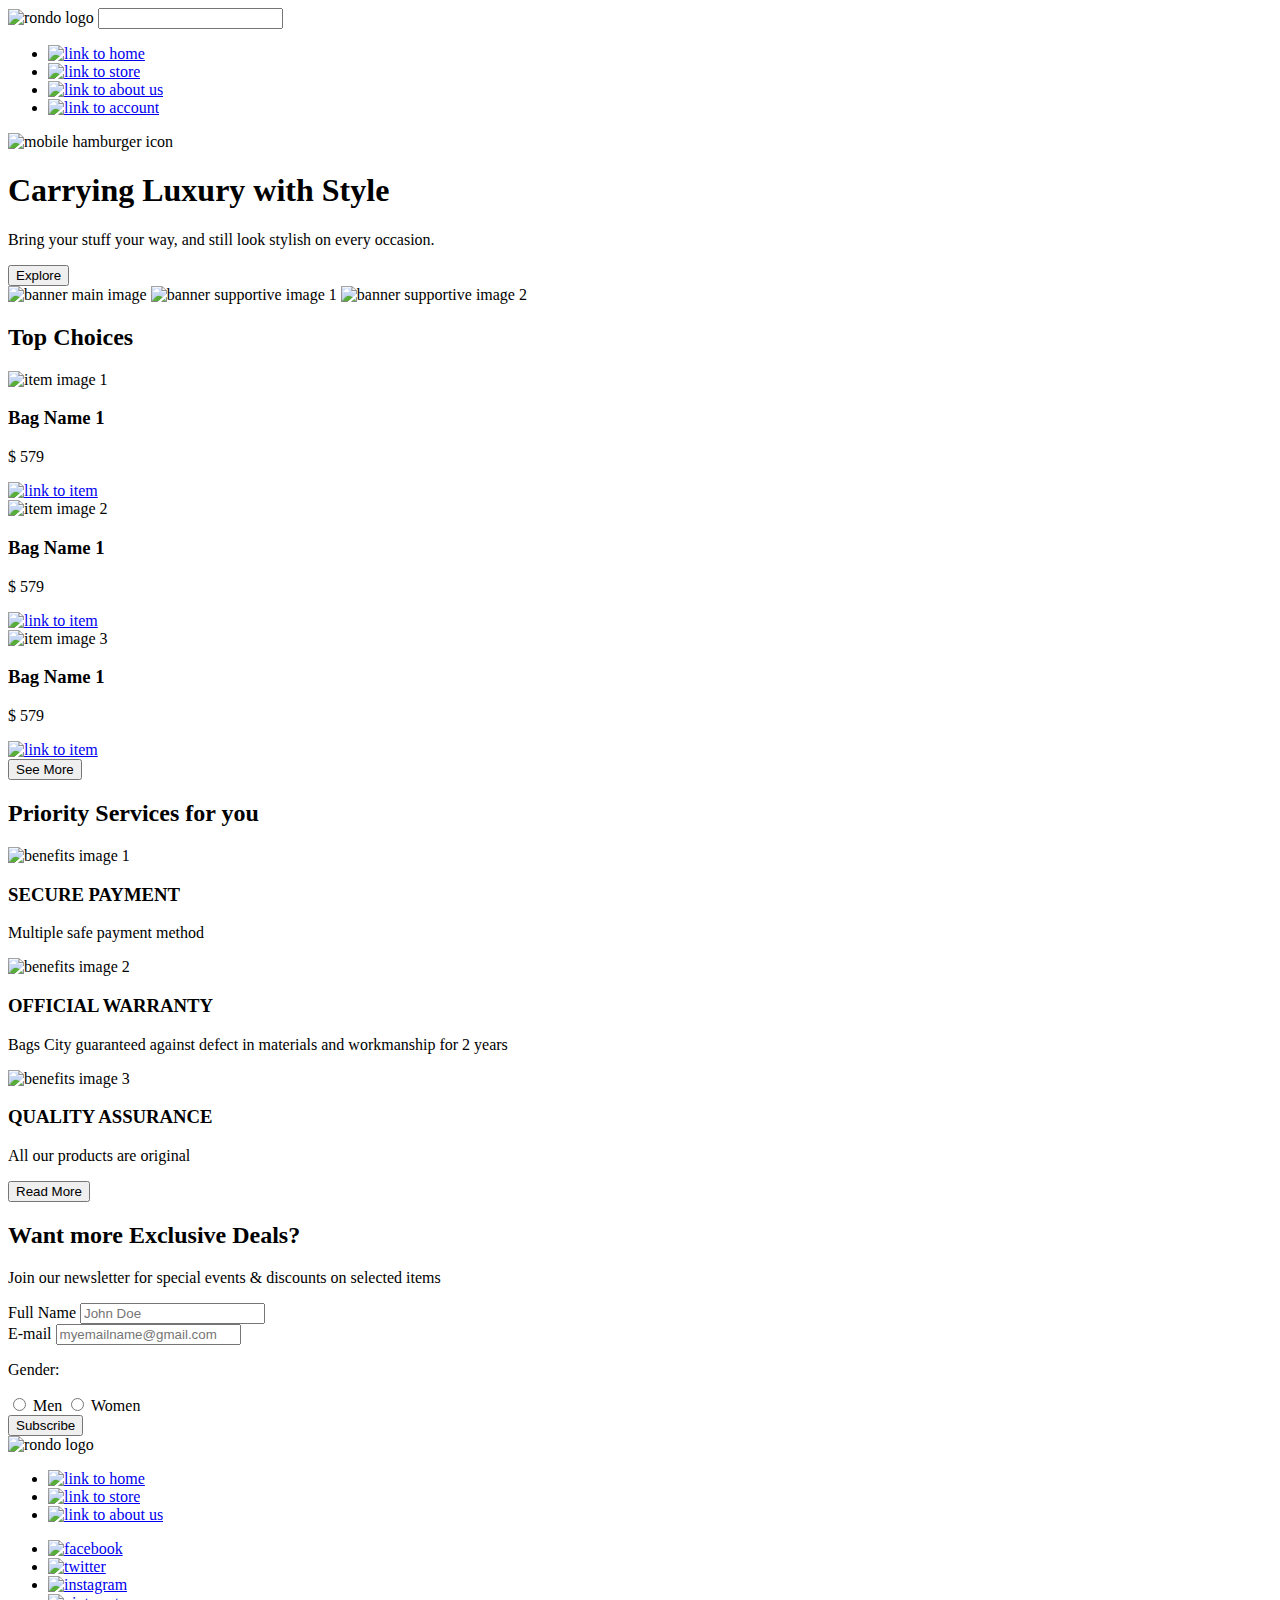
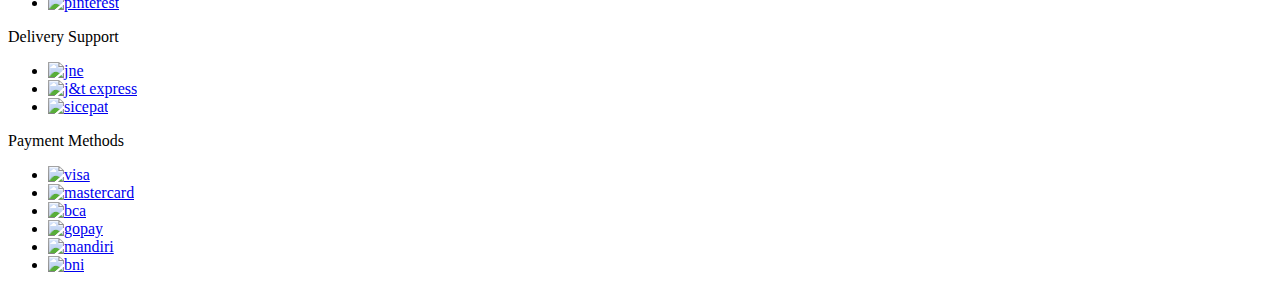
==== index.html @ 9f895c26 "Adjust button functionality - fix classnames in benefits - add classnames in form" ====
<!DOCTYPE html>
<html lang="en">
  <head>
    <meta charset="UTF-8" />
    <meta http-equiv="X-UA-Compatible" content="IE=edge" />
    <meta name="viewport" content="width=device-width, initial-scale=1.0" />

    <link rel="stylesheet" href="/styles/mobile.css" />
    <link rel="stylesheet" href="/styles/tablet.css" />
    <link rel="stylesheet" href="/styles/desktop.css" />

    <title>RONDO</title>
  </head>

  <body>
    <!-- Derian -->
    <header>
      <img class="logo" src="" alt="rondo logo" />
      <input class="search-bar" type="text" name="search" id="search" />
      <nav class="header-menu">
        <ul>
          <li>
            <a href="#"><img src="" alt="link to home" /></a>
          </li>
          <li>
            <a href="#"><img src="" alt="link to store" /></a>
          </li>
          <li>
            <a href="#"><img src="" alt="link to about us" /></a>
          </li>
          <li>
            <a href="#"><img src="" alt="link to account" /></a>
          </li>
        </ul>
      </nav>

      <nav class="mobile-menu">
        <img src="" alt="mobile hamburger icon" />
      </nav>
    </header>

    <section class="banner">
      <main>
        <h1>Carrying Luxury with Style</h1>
        <p>
          Bring your stuff your way, and still look stylish on every occasion.
        </p>
        <a href="#"><button>Explore</button></a>
      </main>

      <div class="banner-image">
        <img src="" alt="banner main image" />
        <img src="" alt="banner supportive image 1" />
        <img src="" alt="banner supportive image 2" />
      </div>
    </section>

    <section class="featured">
      <h2>Top Choices</h2>

      <div>
        <article>
          <img src="" alt="item image 1" />

          <article class="item-info">
            <h3>Bag Name 1</h3>
            <p>$ 579</p>
            <a href="#"><img src="" alt="link to item" /></a>
          </article>
        </article>

        <article>
          <img src="" alt="item image 2" />

          <article class="item-info">
            <h3>Bag Name 1</h3>
            <p>$ 579</p>
            <a href="#"><img src="" alt="link to item" /></a>
          </article>
        </article>

        <article>
          <img src="" alt="item image 3" />

          <article class="item-info">
            <h3>Bag Name 1</h3>
            <p>$ 579</p>
            <a href="#"><img src="" alt="link to item" /></a>
          </article>
        </article>
      </div>

      <a href="#"><button>See More</button></a>
    </section>

    <!-- Ichsan -->

    <section class="benefits">
      <h2>Priority Services for you</h2>

      <div>
        <article>
          <img src="" alt="benefits image 1" />

          <article class="benefits-info">
            <h3>SECURE PAYMENT</h3>
            <p>Multiple safe payment method</p>
          </article>
        </article>

        <article>
          <img src="" alt="benefits image 2" />

          <article class="benefits-info">
            <h3>OFFICIAL WARRANTY</h3>
            <p>
              Bags City guaranteed against defect in materials and workmanship
              for 2 years
            </p>
          </article>
        </article>

        <article>
          <img src="" alt="benefits image 3" />

          <article class="benefits-info">
            <h3>QUALITY ASSURANCE</h3>
            <p>All our products are original</p>
          </article>
        </article>
      </div>

      <a href="#"><button>Read More</button></a>
    </section>

    <section class="newsletter">
      <h2>Want more Exclusive Deals?</h2>
      <p>
        Join our newsletter for special events & discounts on selected items
      </p>

      <form action="#">
        <div class="form-name">
          <label for="username">Full Name</label>
          <input
            id="username"
            type="text"
            name="username"
            placeholder="John Doe"
            required
          />
        </div>

        <div class="form-email">
          <label for="email">E-mail</label>
          <input
            id="email"
            type="email"
            name="email"
            placeholder="myemailname@gmail.com"
            required
          />
        </div>

        <div class="form-gender">
          <p>Gender:</p>

          <section>
            <input id="gender-men" type="radio" name="gender" required />
            <label for="gender-men">Men</label>

            <input id="gender-women" type="radio" name="gender" required />
            <label for="gender-women">Women</label>
          </section>
        </div>

        <div class="form-button">
          <button type="submit">Subscribe</button>
        </div>
      </form>
    </section>

    <footer>
      <img class="logo" src="" alt="rondo logo" />

      <ul class="footer-menu">
        <li>
          <a href="#"><img src="" alt="link to home" /></a>
        </li>
        <li>
          <a href="#"><img src="" alt="link to store" /></a>
        </li>
        <li>
          <a href="#"><img src="" alt="link to about us" /></a>
        </li>
      </ul>

      <ul class="footer-social-media">
        <li>
          <a href="#"><img src="" alt="facebook" /></a>
        </li>
        <li>
          <a href="#"><img src="" alt="twitter" /></a>
        </li>
        <li>
          <a href="#"><img src="" alt="instagram" /></a>
        </li>
        <li>
          <a href="#"><img src="" alt="pinterest" /></a>
        </li>
      </ul>

      <div class="footer-info">
        <article class="footer-delivery-support">
          <p>Delivery Support</p>
          <ul>
            <li>
              <a href="#"><img src="" alt="jne" /></a>
            </li>
            <li>
              <a href="#"><img src="" alt="j&t express" /></a>
            </li>
            <li>
              <a href="#"><img src="" alt="sicepat" /></a>
            </li>
          </ul>
        </article>

        <article class="footer-payment-methods">
          <p>Payment Methods</p>
          <ul>
            <li>
              <a href="#"><img src="" alt="visa" /></a>
            </li>
            <li>
              <a href="#"><img src="" alt="mastercard" /></a>
            </li>
            <li>
              <a href="#"><img src="" alt="bca" /></a>
            </li>
            <li>
              <a href="#"><img src="" alt="gopay" /></a>
            </li>
            <li>
              <a href="#"><img src="" alt="mandiri" /></a>
            </li>
            <li>
              <a href="#"><img src="" alt="bni" /></a>
            </li>
          </ul>
        </article>
      </div>
    </footer>
  </body>
</html>
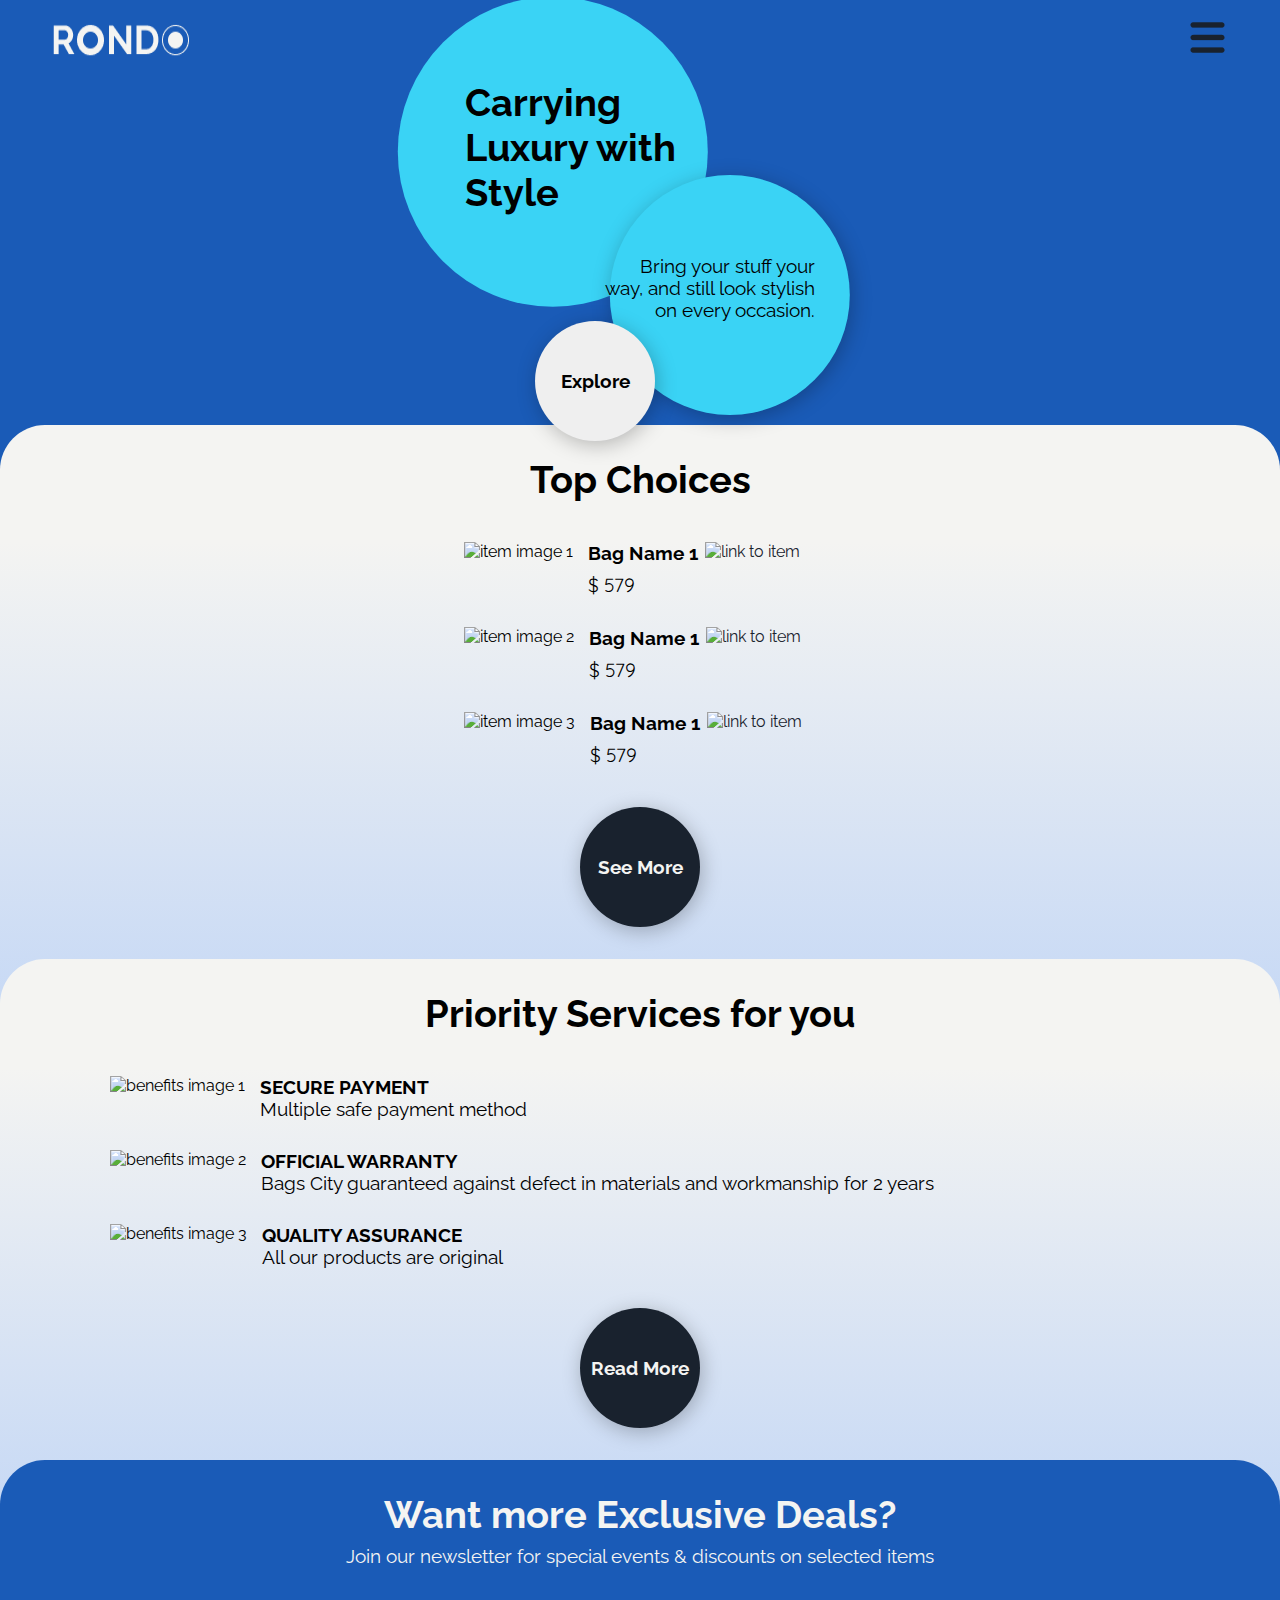
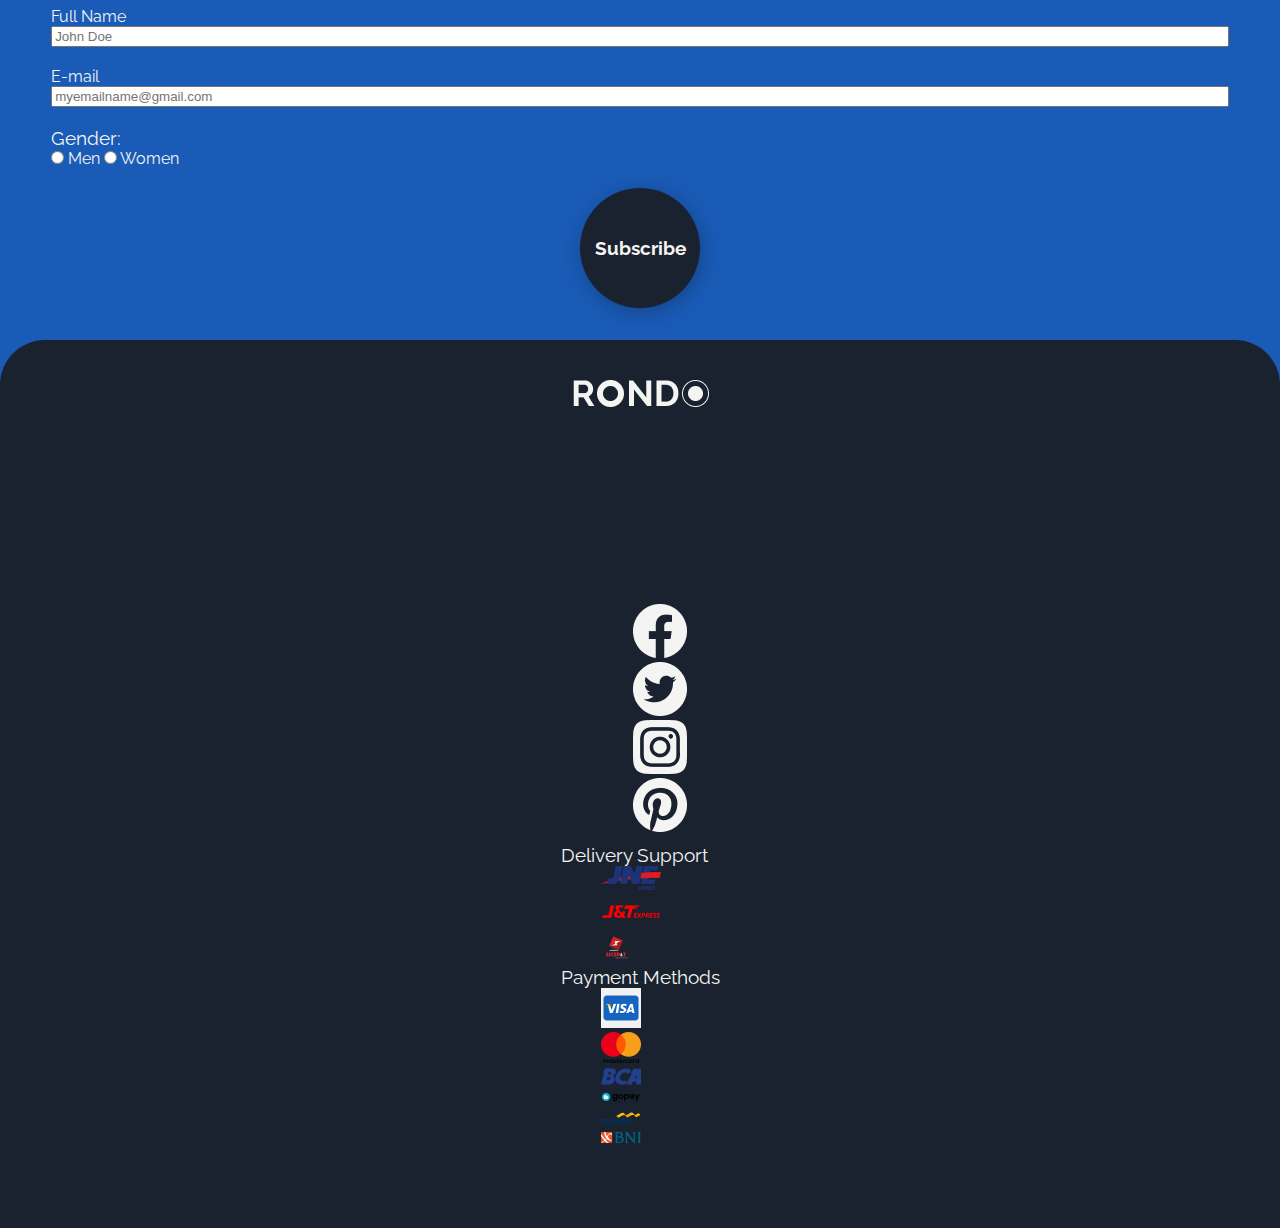
==== commit 2c95fcc5: "Adjust footer elements" ====
--- a/index.html
+++ b/index.html
@@ -15,7 +15,7 @@
   <body>
     <!-- Derian -->
     <header>
-      <img class="logo" src="" alt="rondo logo" />
+      <img class="logo" src="/assets/logo.png" alt="rondo logo" />
       <input class="search-bar" type="text" name="search" id="search" />
       <nav class="header-menu">
         <ul>
@@ -35,7 +35,7 @@
       </nav>
 
       <nav class="mobile-menu">
-        <img src="" alt="mobile hamburger icon" />
+        <img src="/assets/hamburger-menu.png" alt="mobile hamburger icon" />
       </nav>
     </header>
 
@@ -181,74 +181,74 @@
     </section>
 
     <footer>
-      <img class="logo" src="" alt="rondo logo" />
+      <img class="logo" src="/assets/logo.png" alt="rondo logo" />
 
       <ul class="footer-menu">
         <li>
-          <a href="#"><img src="" alt="link to home" /></a>
-        </li>
-        <li>
-          <a href="#"><img src="" alt="link to store" /></a>
-        </li>
-        <li>
-          <a href="#"><img src="" alt="link to about us" /></a>
+          <a href="#"><img src="/assets/navigation/icon-home.png" alt="link to home" /></a>
+        </li>
+        <li>
+          <a href="#"><img src="/assets/navigation/icon-store.png" alt="link to store" /></a>
+        </li>
+        <li>
+          <a href="#"><img src="/assets/navigation/icon-about.png" alt="link to about us" /></a>
         </li>
       </ul>
 
       <ul class="footer-social-media">
         <li>
-          <a href="#"><img src="" alt="facebook" /></a>
-        </li>
-        <li>
-          <a href="#"><img src="" alt="twitter" /></a>
-        </li>
-        <li>
-          <a href="#"><img src="" alt="instagram" /></a>
-        </li>
-        <li>
-          <a href="#"><img src="" alt="pinterest" /></a>
+          <img src="/assets/navigation/icon-facebook.png" alt="facebook" />
+        </li>
+        <li>
+          <img src="/assets/navigation/icon-twitter.png" alt="twitter" />
+        </li>
+        <li>
+          <img src="/assets/navigation/icon-instagram.png" alt="instagram" />
+        </li>
+        <li>
+          <img src="/assets/navigation/icon-pinterest.png" alt="pinterest" />
         </li>
       </ul>
 
       <div class="footer-info">
-        <article class="footer-delivery-support">
+        <div class="footer-delivery-support">
           <p>Delivery Support</p>
           <ul>
             <li>
-              <a href="#"><img src="" alt="jne" /></a>
-            </li>
-            <li>
-              <a href="#"><img src="" alt="j&t express" /></a>
-            </li>
-            <li>
-              <a href="#"><img src="" alt="sicepat" /></a>
+              <img src="/assets/delivery/icon-jne.png" alt="jne" />
+            </li>
+            <li>
+              <img src="/assets/delivery/icon-jnt.png" alt="j&t express" />
+            </li>
+            <li>
+              <img src="/assets/delivery/icon-sicepat.png" alt="sicepat" />
             </li>
           </ul>
-        </article>
-
-        <article class="footer-payment-methods">
+        </div>
+
+        <div class="footer-payment-methods">
           <p>Payment Methods</p>
           <ul>
             <li>
-              <a href="#"><img src="" alt="visa" /></a>
-            </li>
-            <li>
-              <a href="#"><img src="" alt="mastercard" /></a>
-            </li>
-            <li>
-              <a href="#"><img src="" alt="bca" /></a>
-            </li>
-            <li>
-              <a href="#"><img src="" alt="gopay" /></a>
-            </li>
-            <li>
-              <a href="#"><img src="" alt="mandiri" /></a>
-            </li>
-            <li>
-              <a href="#"><img src="" alt="bni" /></a>
+              <img src="/assets/payment/icon-visa.png" alt="visa" />
+            </li>
+            <li>
+              <img src="/assets/payment/icon-mastercard.png" alt="mastercard" />
+            </li>
+            <li>
+              <img src="/assets/payment/icon-bca.png" alt="bca" />
+            </li>
+            <li>
+              <img src="/assets/payment/icon-gopay.png" alt="gopay" />
+            </li>
+            <li>
+              <img src="/assets/payment/icon-mandiri.png" alt="mandiri" />
+            </li>
+            <li>
+              <img src="/assets/payment/icon-bni.png" alt="bni" />
             </li>
           </ul>
-        </article>
+        </div>
       </div>
     </footer>
   </body>
--- a/styles/mobile.css
+++ b/styles/mobile.css
@@ -0,0 +1,356 @@
+/* 
+  -----------------------------------------------------------------------------
+    GLOBAL
+  -----------------------------------------------------------------------------
+*/
+@import url("https://fonts.googleapis.com/css2?family=Quicksand&family=Raleway:wght@400;700&display=swap");
+
+:root {
+  --global-leftright-padding: 4%;
+
+  --font-size-xl: 2.4rem;
+  --font-size-body: 1.2rem;
+
+  --font-weight-medium: 400;
+  --font-weight-bold: 700;
+
+  --color-white: #f4f4f2;
+  --color-very-light-blue: #c7d9f5;
+  --color-blue: #1a5bb7;
+  --color-very-dark-blue: #19222e;
+  --color-turquoise: #3ad3f5;
+
+  --round-button-size: 120px;
+}
+
+html {
+  box-sizing: border-box;
+}
+
+*,
+*:before,
+*:after {
+  margin: 0;
+  box-sizing: inherit;
+}
+
+body {
+  font-family: "Raleway", "Segoe UI", sans-serif;
+  overflow-x: hidden;
+}
+
+h1 {
+  font-weight: var(--font-weight-bold);
+  font-size: var(--font-size-xl);
+}
+
+h2 {
+  font-weight: var(--font-weight-bold);
+  font-size: var(--font-size-xl);
+  text-align: center;
+}
+
+h3 {
+  font-weight: var(--font-weight-bold);
+}
+
+p {
+  font-weight: var(--font-weight-medium);
+  font-size: var(--font-size-body);
+}
+
+li {
+  list-style: none;
+}
+
+a {
+  text-decoration: none;
+  color: var(--color-very-dark-blue);
+}
+
+button {
+  font-family: "Raleway", "Segoe UI", sans-serif;
+  font-weight: var(--font-weight-bold);
+  font-size: var(--font-size-body);
+  width: fit-content;
+}
+
+/* 
+  -----------------------------------------------------------------------------
+    HEADER
+  -----------------------------------------------------------------------------
+*/
+header {
+  padding: 1rem var(--global-leftright-padding);
+  display: flex;
+  justify-content: space-between;
+  position: absolute;
+  top: 0;
+  width: 100%;
+  z-index: 5;
+}
+
+header input,
+.header-menu {
+  display: none;
+}
+
+/* 
+  -----------------------------------------------------------------------------
+    BANNER
+  -----------------------------------------------------------------------------
+*/
+.banner {
+  padding: 5rem var(--global-leftright-padding);
+  padding-bottom: 2rem;
+  display: flex;
+  flex-direction: column;
+  align-items: center;
+  background-color: var(--color-blue);
+}
+
+.banner-image {
+  display: none;
+}
+
+.banner main {
+  width: clamp(280px, 80%, 350px);
+  display: flex;
+  flex-direction: column;
+  position: relative;
+  z-index: 1;
+}
+
+.banner main h1::before {
+  content: "";
+  display: block;
+  width: 310px;
+  height: 310px;
+  border-radius: 200px;
+  position: absolute;
+  transform: translate(-4.2rem, -5.2rem);
+  background-color: var(--color-turquoise);
+  z-index: -3;
+}
+
+.banner main h1 {
+  width: 220px;
+}
+
+.banner main p::before {
+  content: "";
+  display: block;
+  width: 240px;
+  height: 240px;
+  border-radius: 200px;
+  position: absolute;
+  transform: translate(0.3rem, -5rem);
+  background-color: var(--color-turquoise);
+  box-shadow: 2px 4px 20px rgba(0, 0, 0, 0.25);
+  z-index: -2;
+}
+
+.banner main p {
+  margin-top: 2.5rem;
+  width: 210px;
+  align-self: flex-end;
+  text-align: right;
+}
+
+.banner main a {
+  margin-left: 20%;
+  width: fit-content;
+}
+
+.banner main a button {
+  width: var(--round-button-size);
+  height: var(--round-button-size);
+  position: relative;
+  border-radius: 100px;
+  border-color: transparent;
+  box-shadow: 2px 4px 20px rgba(0, 0, 0, 0.25);
+  z-index: -1;
+}
+
+/* 
+  -----------------------------------------------------------------------------
+    FEATURED
+  -----------------------------------------------------------------------------
+*/
+.featured {
+  padding: 2rem var(--global-leftright-padding);
+  padding-bottom: 5rem;
+  margin-top: -3rem;
+  display: flex;
+  flex-direction: column;
+  align-items: center;
+  gap: 40px;
+  border-radius: 45px 45px 0px 0px;
+  background: linear-gradient(
+    180deg,
+    var(--color-white) 0%,
+    var(--color-white) 20%,
+    var(--color-very-light-blue) 100%
+  );
+}
+
+.featured > div {
+  display: flex;
+  flex-direction: column;
+  gap: 30px;
+}
+
+.featured > div > article {
+  display: flex;
+  gap: 15px;
+}
+
+.featured .item-info {
+  display: grid;
+  grid-template-areas:
+    "name image"
+    "price image";
+  grid-template-rows: 1fr 1fr;
+  grid-template-columns: 1fr 1fr;
+  gap: 7px;
+}
+
+.featured .item-info h3 {
+  grid-area: name;
+}
+
+.featured .item-info p {
+  grid-area: price;
+  font-family: "Quicksand", "Segoe UI", sans-serif;
+}
+
+.featured .item-info a {
+  grid-area: image;
+}
+
+.featured > a button {
+  width: var(--round-button-size);
+  height: var(--round-button-size);
+  position: relative;
+  border-radius: var(--round-button-size);
+  border-color: transparent;
+  box-shadow: 2px 4px 20px rgba(0, 0, 0, 0.25);
+  cursor: pointer;
+  background-color: var(--color-very-dark-blue);
+  color: var(--color-white);
+}
+
+/* 
+  -----------------------------------------------------------------------------
+    BENEFITS
+  -----------------------------------------------------------------------------
+*/
+.benefits {
+  padding: 2rem var(--global-leftright-padding);
+  padding-bottom: 5rem;
+  margin-top: -3rem;
+  display: flex;
+  flex-direction: column;
+  align-items: center;
+  gap: 40px;
+  border-radius: 45px 45px 0px 0px;
+  background: linear-gradient(
+    180deg,
+    var(--color-white) 0%,
+    var(--color-white) 20%,
+    var(--color-very-light-blue) 100%
+  );
+}
+
+.benefits > div {
+  width: 90%;
+  display: flex;
+  flex-direction: column;
+  gap: 30px;
+}
+
+.benefits > div > article {
+  display: flex;
+  gap: 15px;
+}
+
+.benefits > a button {
+  width: var(--round-button-size);
+  height: var(--round-button-size);
+  position: relative;
+  border-radius: var(--round-button-size);
+  border-color: transparent;
+  box-shadow: 2px 4px 20px rgba(0, 0, 0, 0.25);
+  cursor: pointer;
+  background-color: var(--color-very-dark-blue);
+  color: var(--color-white);
+}
+
+/* 
+  -----------------------------------------------------------------------------
+    NEWSLETTER
+  -----------------------------------------------------------------------------
+*/
+.newsletter {
+  padding: 2rem var(--global-leftright-padding);
+  padding-bottom: 5rem;
+  margin-top: -3rem;
+  display: flex;
+  flex-direction: column;
+  align-items: center;
+  gap: 8px;
+  border-radius: 45px 45px 0px 0px;
+  background: var(--color-blue);
+  color: var(--color-white);
+}
+
+.newsletter > p {
+  text-align: center;
+}
+
+.newsletter form {
+  margin-top: 2rem;
+  width: 100%;
+  display: flex;
+  flex-direction: column;
+  gap: 20px;
+}
+
+.newsletter form > div {
+  display: flex;
+  flex-direction: column;
+}
+
+.newsletter .form-button {
+  align-self: center;
+}
+
+.newsletter .form-button button {
+  width: var(--round-button-size);
+  height: var(--round-button-size);
+  position: relative;
+  border-radius: var(--round-button-size);
+  border-color: transparent;
+  box-shadow: 2px 4px 20px rgba(0, 0, 0, 0.25);
+  cursor: pointer;
+  background-color: var(--color-very-dark-blue);
+  color: var(--color-white);
+}
+
+/* 
+  -----------------------------------------------------------------------------
+    FOOTER
+  -----------------------------------------------------------------------------
+*/
+footer {
+  padding: 2rem var(--global-leftright-padding);
+  padding-bottom: 5rem;
+  margin-top: -3rem;
+  display: flex;
+  flex-direction: column;
+  align-items: center;
+  gap: 8px;
+  border-radius: 45px 45px 0px 0px;
+  background: var(--color-very-dark-blue);
+  color: var(--color-white);
+}
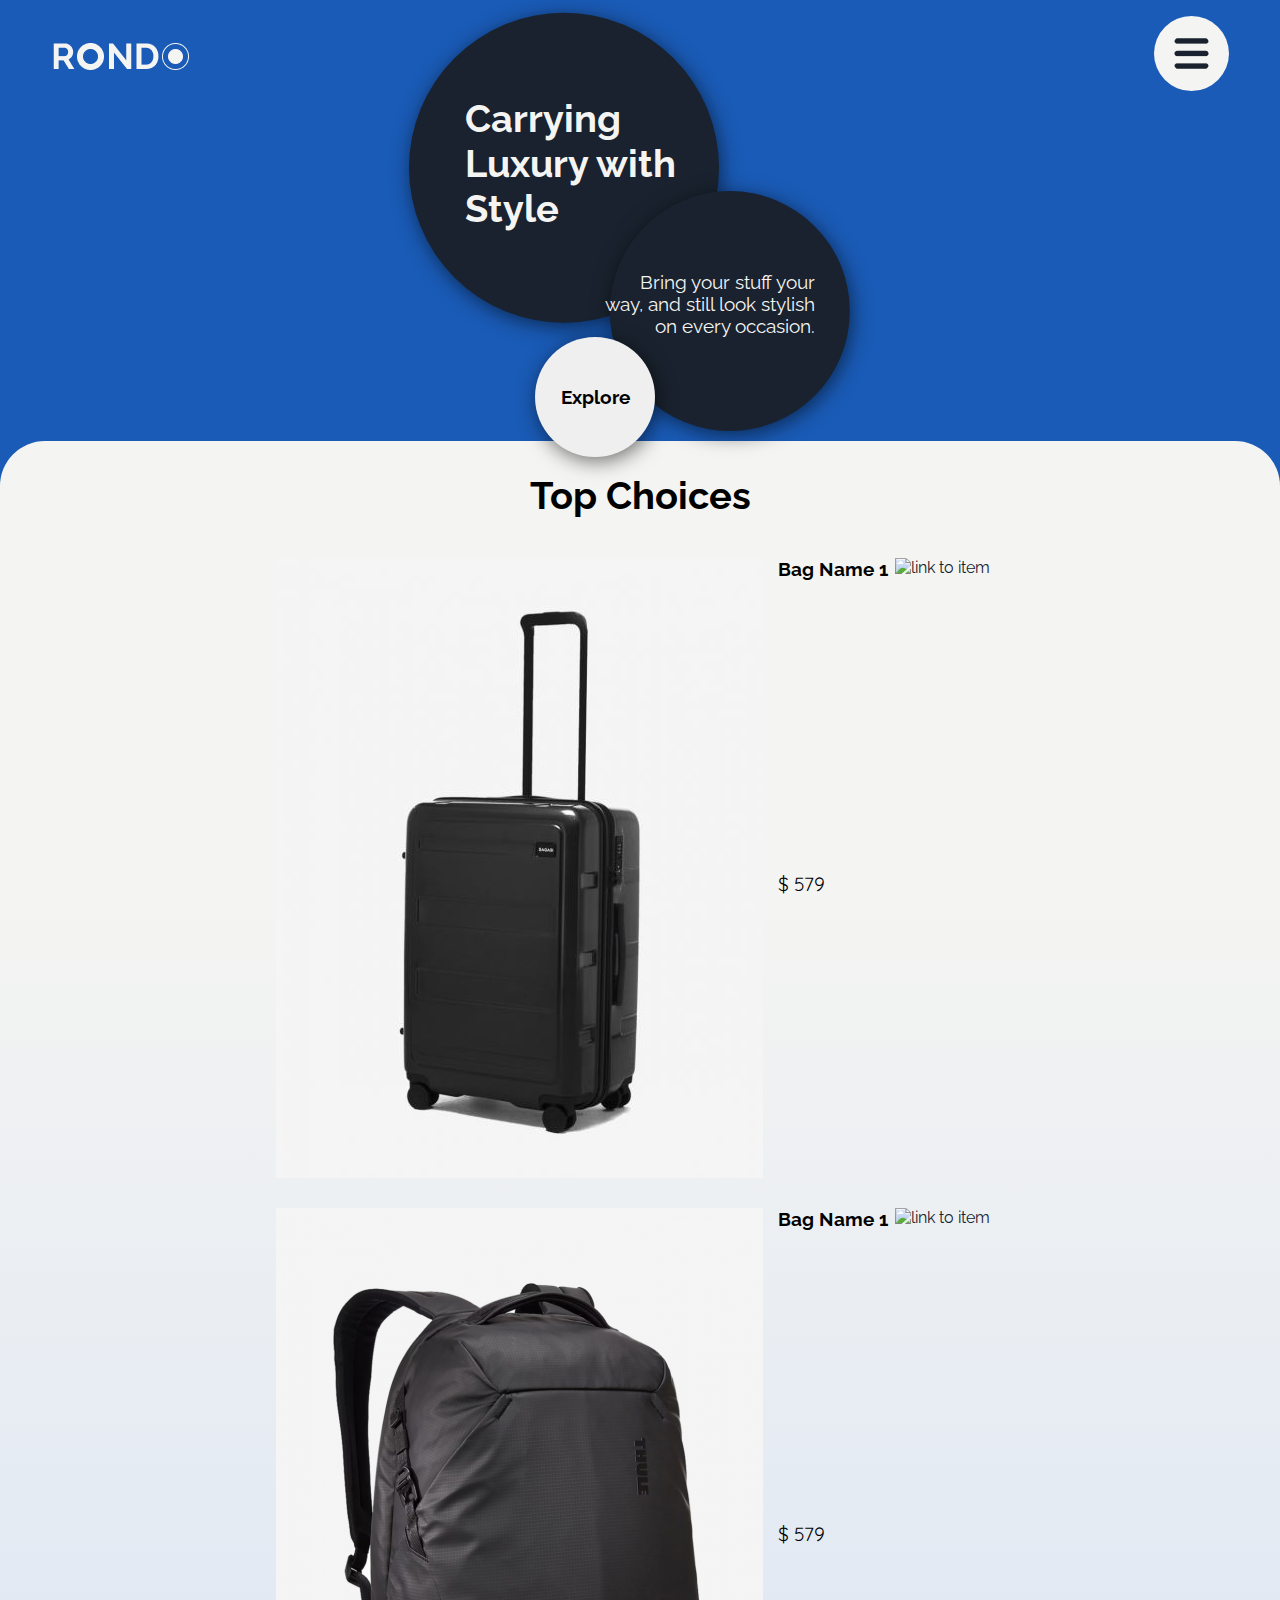
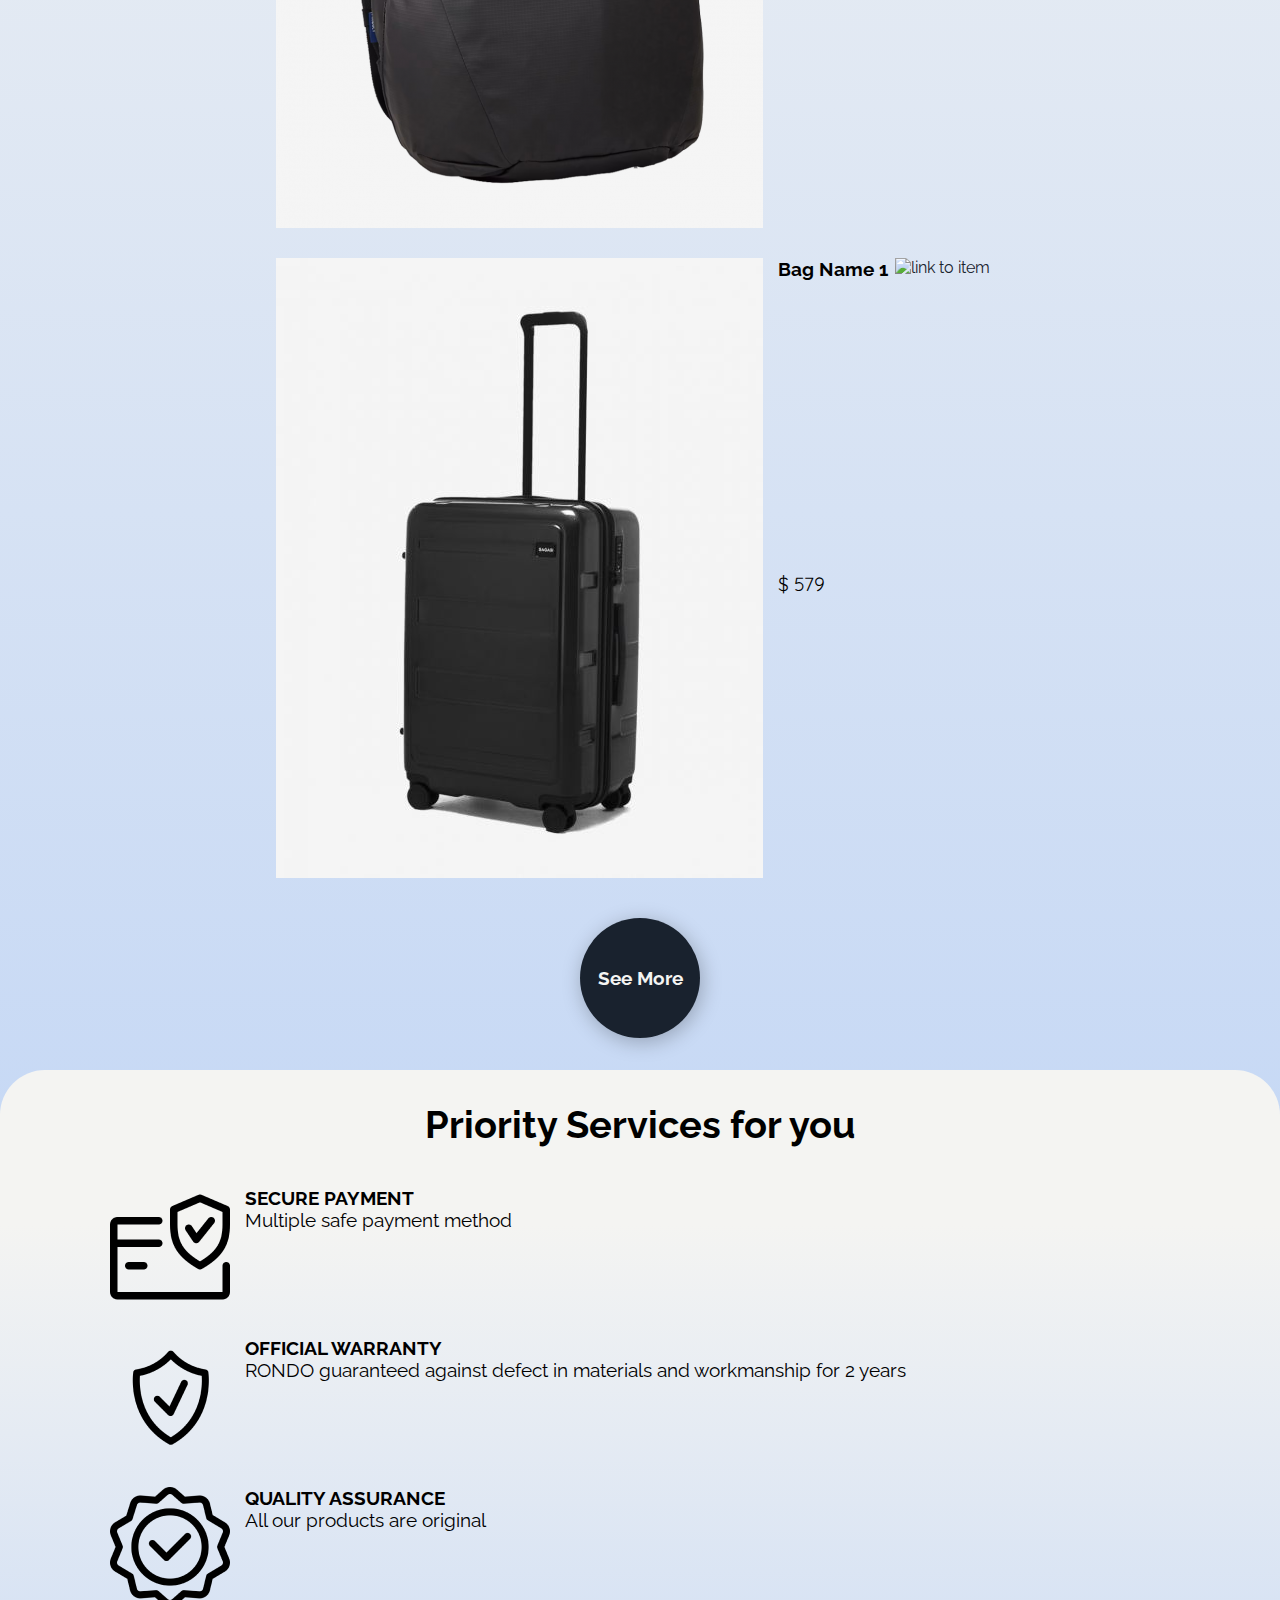
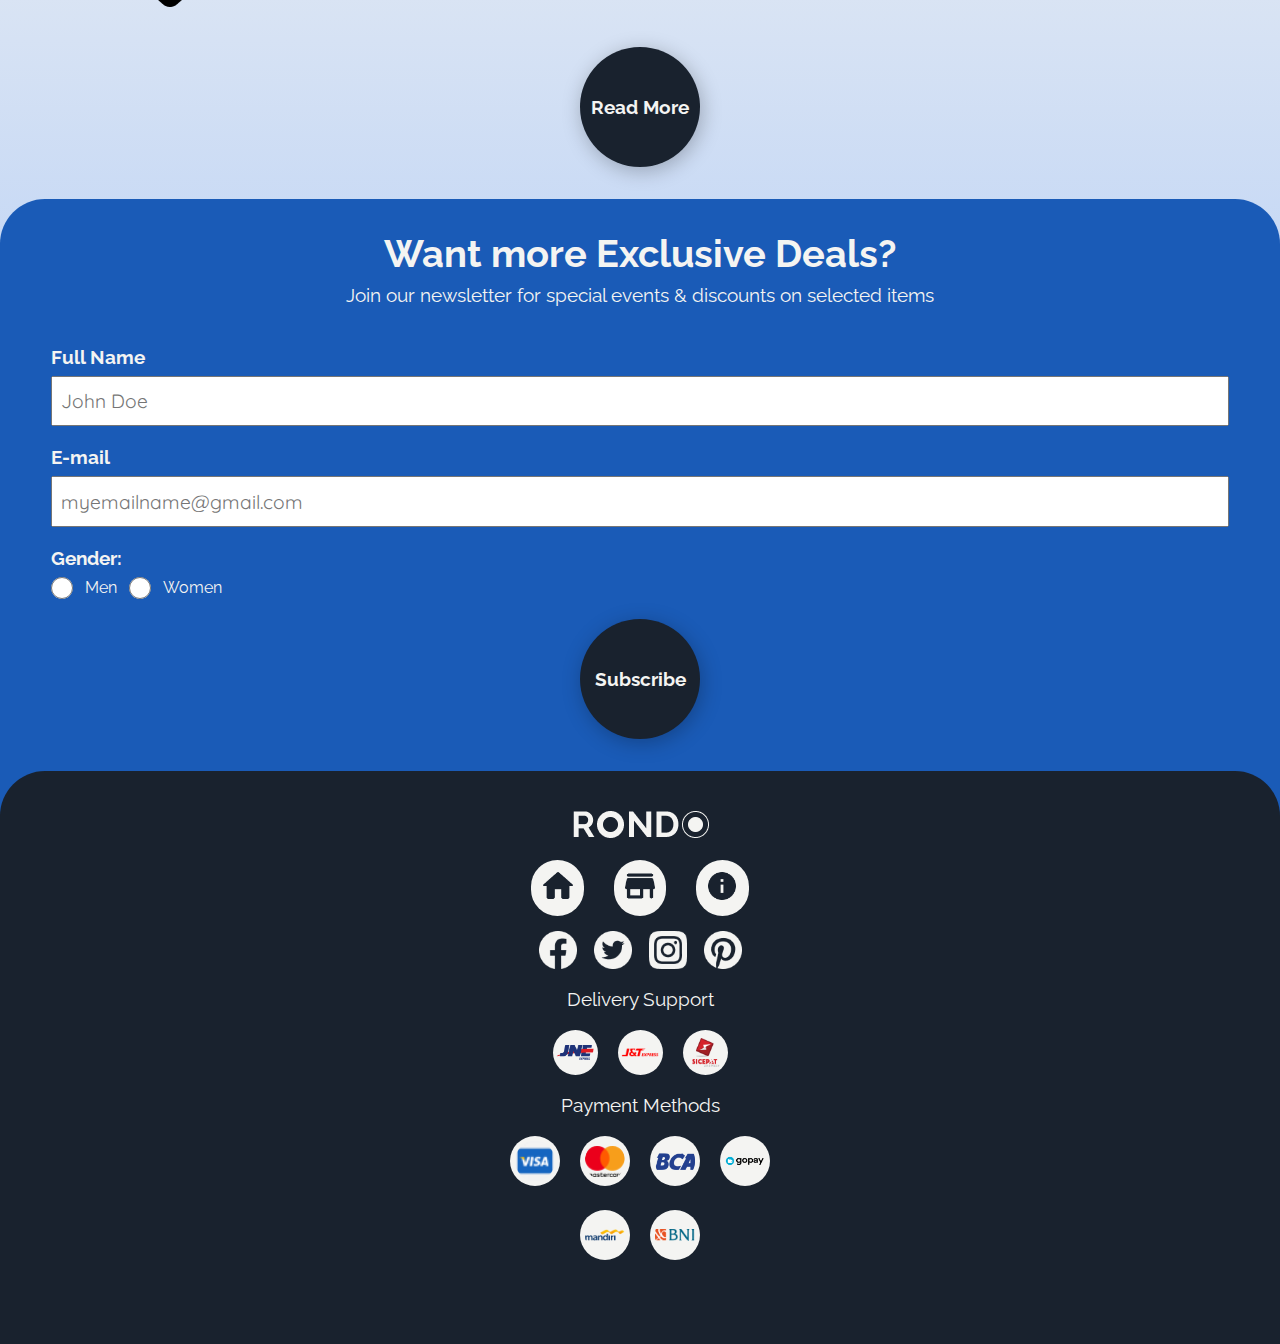
==== commit f63ddad6: "add assets and modified files" ====
--- a/index.html
+++ b/index.html
@@ -49,9 +49,15 @@
       </main>
 
       <div class="banner-image">
-        <img src="" alt="banner main image" />
-        <img src="" alt="banner supportive image 1" />
-        <img src="" alt="banner supportive image 2" />
+        <img src="/assets/image/bagimage.jpg" alt="banner main image" />
+        <img
+          src="/assets/image/bagimage-1.jpg"
+          alt="banner supportive image 1"
+        />
+        <img
+          src="/assets/image/bagimage-2.jpg"
+          alt="banner supportive image 2"
+        />
       </div>
     </section>
 
@@ -60,7 +66,7 @@
 
       <div>
         <article>
-          <img src="" alt="item image 1" />
+          <img src="/assets/image/package.png" alt="item image 1" />
 
           <article class="item-info">
             <h3>Bag Name 1</h3>
@@ -70,7 +76,7 @@
         </article>
 
         <article>
-          <img src="" alt="item image 2" />
+          <img src="/assets/image/bagpack.png" alt="item image 2" />
 
           <article class="item-info">
             <h3>Bag Name 1</h3>
@@ -80,7 +86,7 @@
         </article>
 
         <article>
-          <img src="" alt="item image 3" />
+          <img src="/assets/image/package.png" alt="item image 3" />
 
           <article class="item-info">
             <h3>Bag Name 1</h3>
@@ -100,7 +106,10 @@
 
       <div>
         <article>
-          <img src="" alt="benefits image 1" />
+          <img
+            src="/assets/benefits/secure-payment.png"
+            alt="benefits image 1"
+          />
 
           <article class="benefits-info">
             <h3>SECURE PAYMENT</h3>
@@ -109,19 +118,25 @@
         </article>
 
         <article>
-          <img src="" alt="benefits image 2" />
+          <img
+            src="/assets/benefits/official-warranty.png"
+            alt="benefits image 2"
+          />
 
           <article class="benefits-info">
             <h3>OFFICIAL WARRANTY</h3>
             <p>
-              Bags City guaranteed against defect in materials and workmanship
-              for 2 years
+              RONDO guaranteed against defect in materials and workmanship for 2
+              years
             </p>
           </article>
         </article>
 
         <article>
-          <img src="" alt="benefits image 3" />
+          <img
+            src="/assets/benefits/quality-assurance.png"
+            alt="benefits image 3"
+          />
 
           <article class="benefits-info">
             <h3>QUALITY ASSURANCE</h3>
@@ -185,70 +200,112 @@
 
       <ul class="footer-menu">
         <li>
-          <a href="#"><img src="/assets/navigation/icon-home.png" alt="link to home" /></a>
-        </li>
-        <li>
-          <a href="#"><img src="/assets/navigation/icon-store.png" alt="link to store" /></a>
-        </li>
-        <li>
-          <a href="#"><img src="/assets/navigation/icon-about.png" alt="link to about us" /></a>
+          <a href="#"
+            ><img src="/assets/navigation/icon-home.png" alt="link to home"
+          /></a>
+        </li>
+        <li>
+          <a href="#"
+            ><img src="/assets/navigation/icon-store.png" alt="link to store"
+          /></a>
+        </li>
+        <li>
+          <a href="#"
+            ><img
+              src="/assets/navigation/icon-about.png"
+              alt="link to about us"
+          /></a>
         </li>
       </ul>
 
       <ul class="footer-social-media">
         <li>
-          <img src="/assets/navigation/icon-facebook.png" alt="facebook" />
-        </li>
-        <li>
-          <img src="/assets/navigation/icon-twitter.png" alt="twitter" />
-        </li>
-        <li>
-          <img src="/assets/navigation/icon-instagram.png" alt="instagram" />
-        </li>
-        <li>
-          <img src="/assets/navigation/icon-pinterest.png" alt="pinterest" />
+          <a href="#"
+            ><img src="/assets/navigation/icon-facebook.png" alt="facebook"
+          /></a>
+        </li>
+        <li>
+          <a href="#"
+            ><img src="/assets/navigation/icon-twitter.png" alt="twitter"
+          /></a>
+        </li>
+        <li>
+          <a href="#"
+            ><img src="/assets/navigation/icon-instagram.png" alt="instagram"
+          /></a>
+        </li>
+        <li>
+          <a href="#"
+            ><img src="/assets/navigation/icon-pinterest.png" alt="pinterest"
+          /></a>
         </li>
       </ul>
 
       <div class="footer-info">
-        <div class="footer-delivery-support">
+        <article class="footer-delivery-support">
           <p>Delivery Support</p>
           <ul>
             <li>
-              <img src="/assets/delivery/icon-jne.png" alt="jne" />
-            </li>
-            <li>
-              <img src="/assets/delivery/icon-jnt.png" alt="j&t express" />
-            </li>
-            <li>
-              <img src="/assets/delivery/icon-sicepat.png" alt="sicepat" />
+              <a href="#"
+                ><img src="/assets/navigation/delivery/jne.png" alt="jne"
+              /></a>
+            </li>
+            <li>
+              <a href="#"
+                ><img
+                  src="/assets/navigation/delivery/j&t express.png"
+                  alt="j&t express"
+              /></a>
+            </li>
+            <li>
+              <a href="#"
+                ><img
+                  src="/assets/navigation/delivery/sicepat.png"
+                  alt="sicepat"
+              /></a>
             </li>
           </ul>
-        </div>
-
-        <div class="footer-payment-methods">
+        </article>
+
+        <article class="footer-payment-methods">
           <p>Payment Methods</p>
           <ul>
             <li>
-              <img src="/assets/payment/icon-visa.png" alt="visa" />
-            </li>
-            <li>
-              <img src="/assets/payment/icon-mastercard.png" alt="mastercard" />
-            </li>
-            <li>
-              <img src="/assets/payment/icon-bca.png" alt="bca" />
-            </li>
-            <li>
-              <img src="/assets/payment/icon-gopay.png" alt="gopay" />
-            </li>
-            <li>
-              <img src="/assets/payment/icon-mandiri.png" alt="mandiri" />
-            </li>
-            <li>
-              <img src="/assets/payment/icon-bni.png" alt="bni" />
+              <a href="#"
+                ><img src="/assets/navigation/payment/visa.png" alt="visa"
+              /></a>
+            </li>
+            <li>
+              <a href="#"
+                ><img
+                  src="/assets/navigation/payment/mastercard.png"
+                  alt="mastercard"
+              /></a>
+            </li>
+            <li>
+              <a href="#"
+                ><img src="/assets/navigation/payment/bca.png" alt="bca"
+              /></a>
+            </li>
+            <li>
+              <a href="#"
+                ><img src="/assets/navigation/payment/gopay.png" alt="gopay"
+              /></a>
+            </li>
+            <li>
+              <a href="#"
+                ><img
+                  src="/assets/navigation/payment/mandiri.png"
+                  alt="mandiri"
+              /></a>
+            </li>
+            <li>
+              <a href="#"
+                ><img src="/assets/navigation/payment/bni.png" alt="bni"
+              /></a>
             </li>
           </ul>
-        </div>
+        </article>
       </div>
     </footer>
   </body>
--- a/styles/mobile.css
+++ b/styles/mobile.css
@@ -18,7 +18,6 @@
   --color-very-light-blue: #c7d9f5;
   --color-blue: #1a5bb7;
   --color-very-dark-blue: #19222e;
-  --color-turquoise: #3ad3f5;
 
   --round-button-size: 120px;
 }
@@ -75,6 +74,10 @@
   width: fit-content;
 }
 
+img {
+  object-fit: contain;
+}
+
 /* 
   -----------------------------------------------------------------------------
     HEADER
@@ -95,13 +98,19 @@
   display: none;
 }
 
+header .mobile-menu img {
+  padding: 1rem;
+  border-radius: 100px;
+  background-color: var(--color-white);
+}
+
 /* 
   -----------------------------------------------------------------------------
     BANNER
   -----------------------------------------------------------------------------
 */
 .banner {
-  padding: 5rem var(--global-leftright-padding);
+  padding: 6rem var(--global-leftright-padding);
   padding-bottom: 2rem;
   display: flex;
   flex-direction: column;
@@ -119,6 +128,7 @@
   flex-direction: column;
   position: relative;
   z-index: 1;
+  color: var(--color-white);
 }
 
 .banner main h1::before {
@@ -128,8 +138,9 @@
   height: 310px;
   border-radius: 200px;
   position: absolute;
-  transform: translate(-4.2rem, -5.2rem);
-  background-color: var(--color-turquoise);
+  transform: translate(-3.5rem, -5.2rem);
+  background-color: var(--color-very-dark-blue);
+  box-shadow: 2px 4px 20px rgba(0, 0, 0, 0.55);
   z-index: -3;
 }
 
@@ -145,8 +156,8 @@
   border-radius: 200px;
   position: absolute;
   transform: translate(0.3rem, -5rem);
-  background-color: var(--color-turquoise);
-  box-shadow: 2px 4px 20px rgba(0, 0, 0, 0.25);
+  background-color: var(--color-very-dark-blue);
+  box-shadow: 2px 4px 20px rgba(0, 0, 0, 0.55);
   z-index: -2;
 }
 
@@ -168,7 +179,7 @@
   position: relative;
   border-radius: 100px;
   border-color: transparent;
-  box-shadow: 2px 4px 20px rgba(0, 0, 0, 0.25);
+  box-shadow: 2px 4px 20px rgba(0, 0, 0, 0.55);
   z-index: -1;
 }
 
@@ -319,6 +330,34 @@
 .newsletter form > div {
   display: flex;
   flex-direction: column;
+  gap: 8px;
+}
+
+.newsletter form > div > label {
+  font-weight: var(--font-weight-bold);
+  font-size: var(--font-size-body);
+}
+
+.newsletter form > div > input {
+  padding: 0.7rem 0.5rem;
+  font-size: var(--font-size-body);
+  font-family: "Quicksand", "Segoe UI", sans-serif;
+}
+
+.newsletter .form-gender p {
+  font-weight: var(--font-weight-bold);
+  font-size: var(--font-size-body);
+}
+
+.newsletter .form-gender > section {
+  display: flex;
+  align-items: center;
+  gap: 12px;
+}
+
+.newsletter .form-gender > section input {
+  width: 22px;
+  height: 22px;
 }
 
 .newsletter .form-button {
@@ -349,8 +388,88 @@
   display: flex;
   flex-direction: column;
   align-items: center;
-  gap: 8px;
+  gap: 15px;
   border-radius: 45px 45px 0px 0px;
   background: var(--color-very-dark-blue);
   color: var(--color-white);
 }
+
+footer .footer-menu {
+  padding-left: 0;
+  display: flex;
+  gap: 30px;
+}
+
+footer .footer-menu img {
+  width: 30px;
+}
+
+footer .footer-menu li {
+  padding: 0.7rem;
+  border-radius: 100px;
+  background-color: var(--color-white);
+}
+
+footer .footer-social-media {
+  padding-left: 0;
+  display: flex;
+  gap: 17px;
+}
+
+footer .footer-social-media img {
+  width: 38px;
+}
+
+footer .footer-info {
+  display: flex;
+  flex-direction: column;
+  align-items: center;
+  gap: 15px;
+  text-align: center;
+}
+
+footer .footer-delivery-support {
+  display: flex;
+  flex-direction: column;
+  gap: 20px;
+}
+
+footer .footer-delivery-support ul {
+  padding-left: 0;
+  display: flex;
+  align-items: center;
+  justify-content: center;
+  gap: 20px;
+}
+
+footer .footer-delivery-support img {
+  padding: 0.2rem;
+  width: 45px;
+  height: 45px;
+  border-radius: 100px;
+  background-color: var(--color-white);
+}
+
+footer .footer-payment-methods {
+  width: 80%;
+  display: flex;
+  flex-direction: column;
+  gap: 20px;
+}
+
+footer .footer-payment-methods ul {
+  padding-left: 0;
+  display: flex;
+  flex-wrap: wrap;
+  align-items: center;
+  justify-content: center;
+  gap: 20px;
+}
+
+footer .footer-payment-methods img {
+  padding: 0.3rem;
+  width: 50px;
+  height: 50px;
+  border-radius: 100px;
+  background-color: var(--color-white);
+}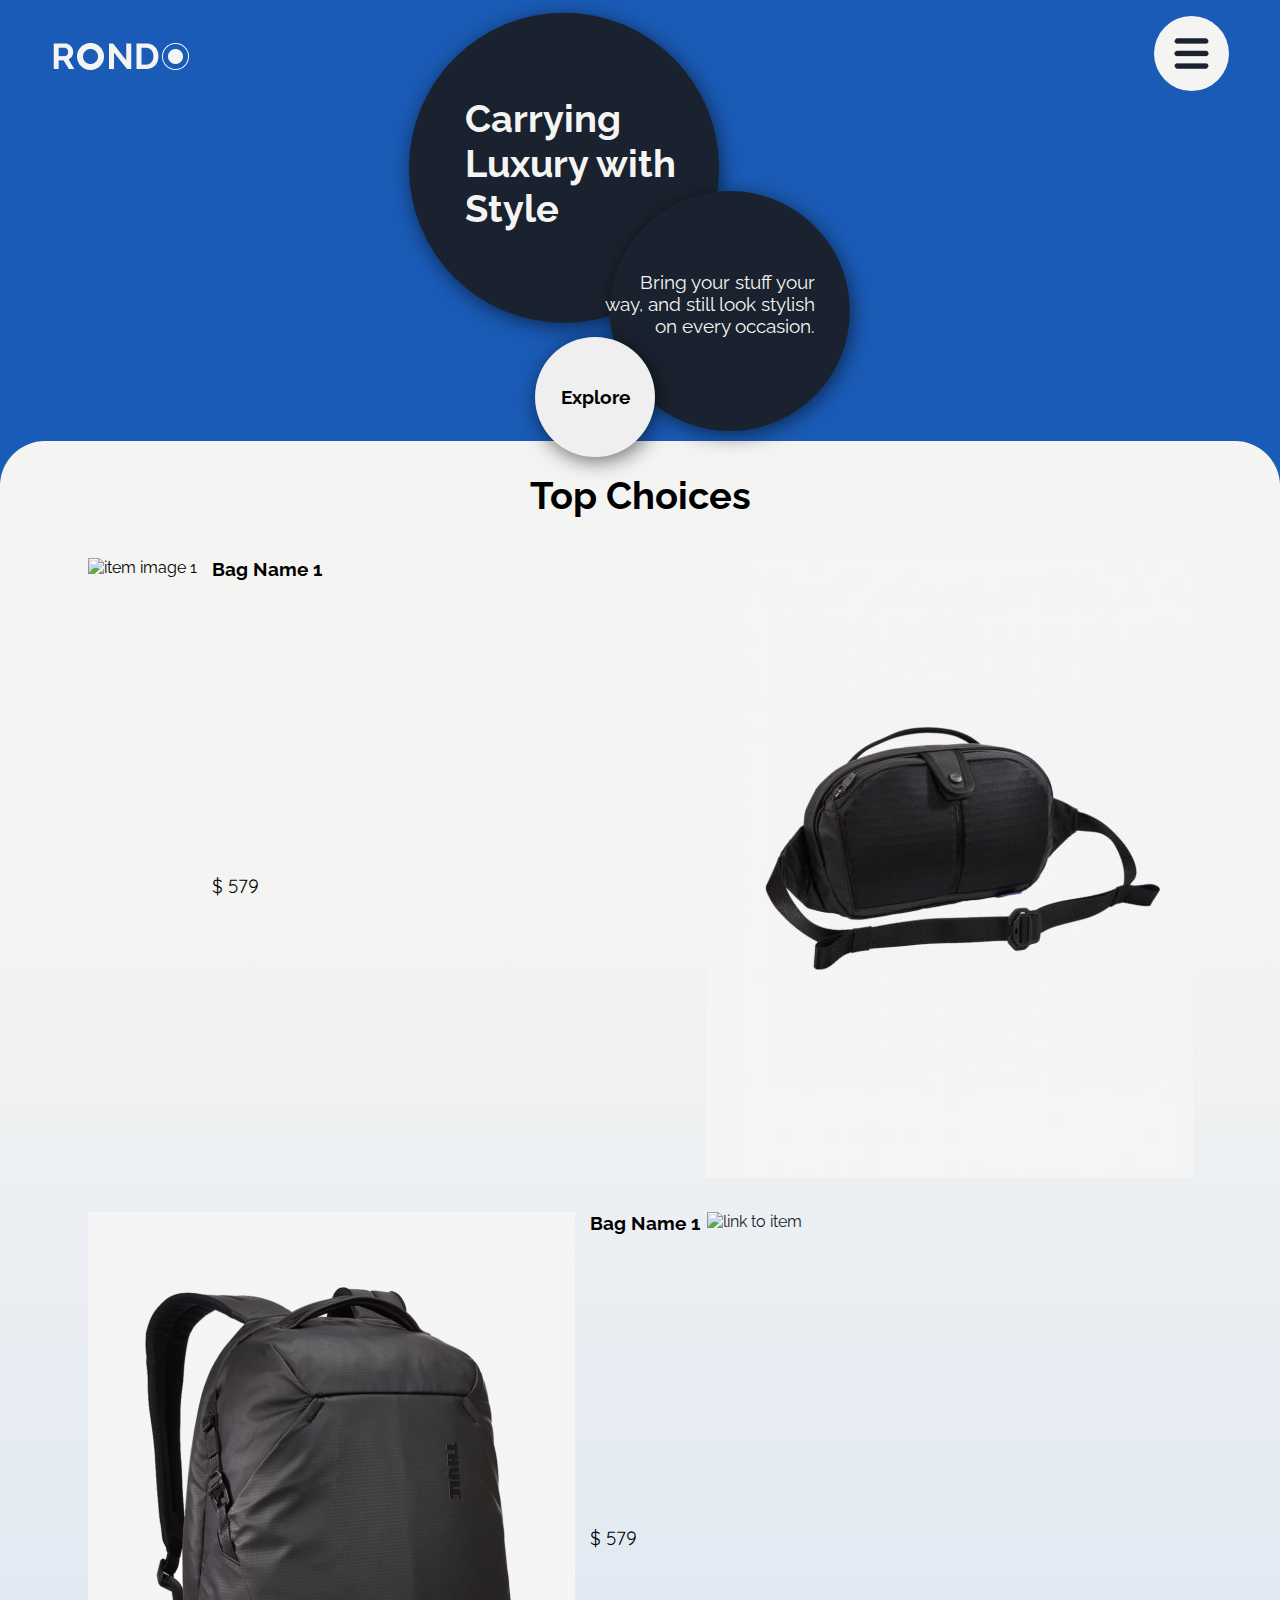
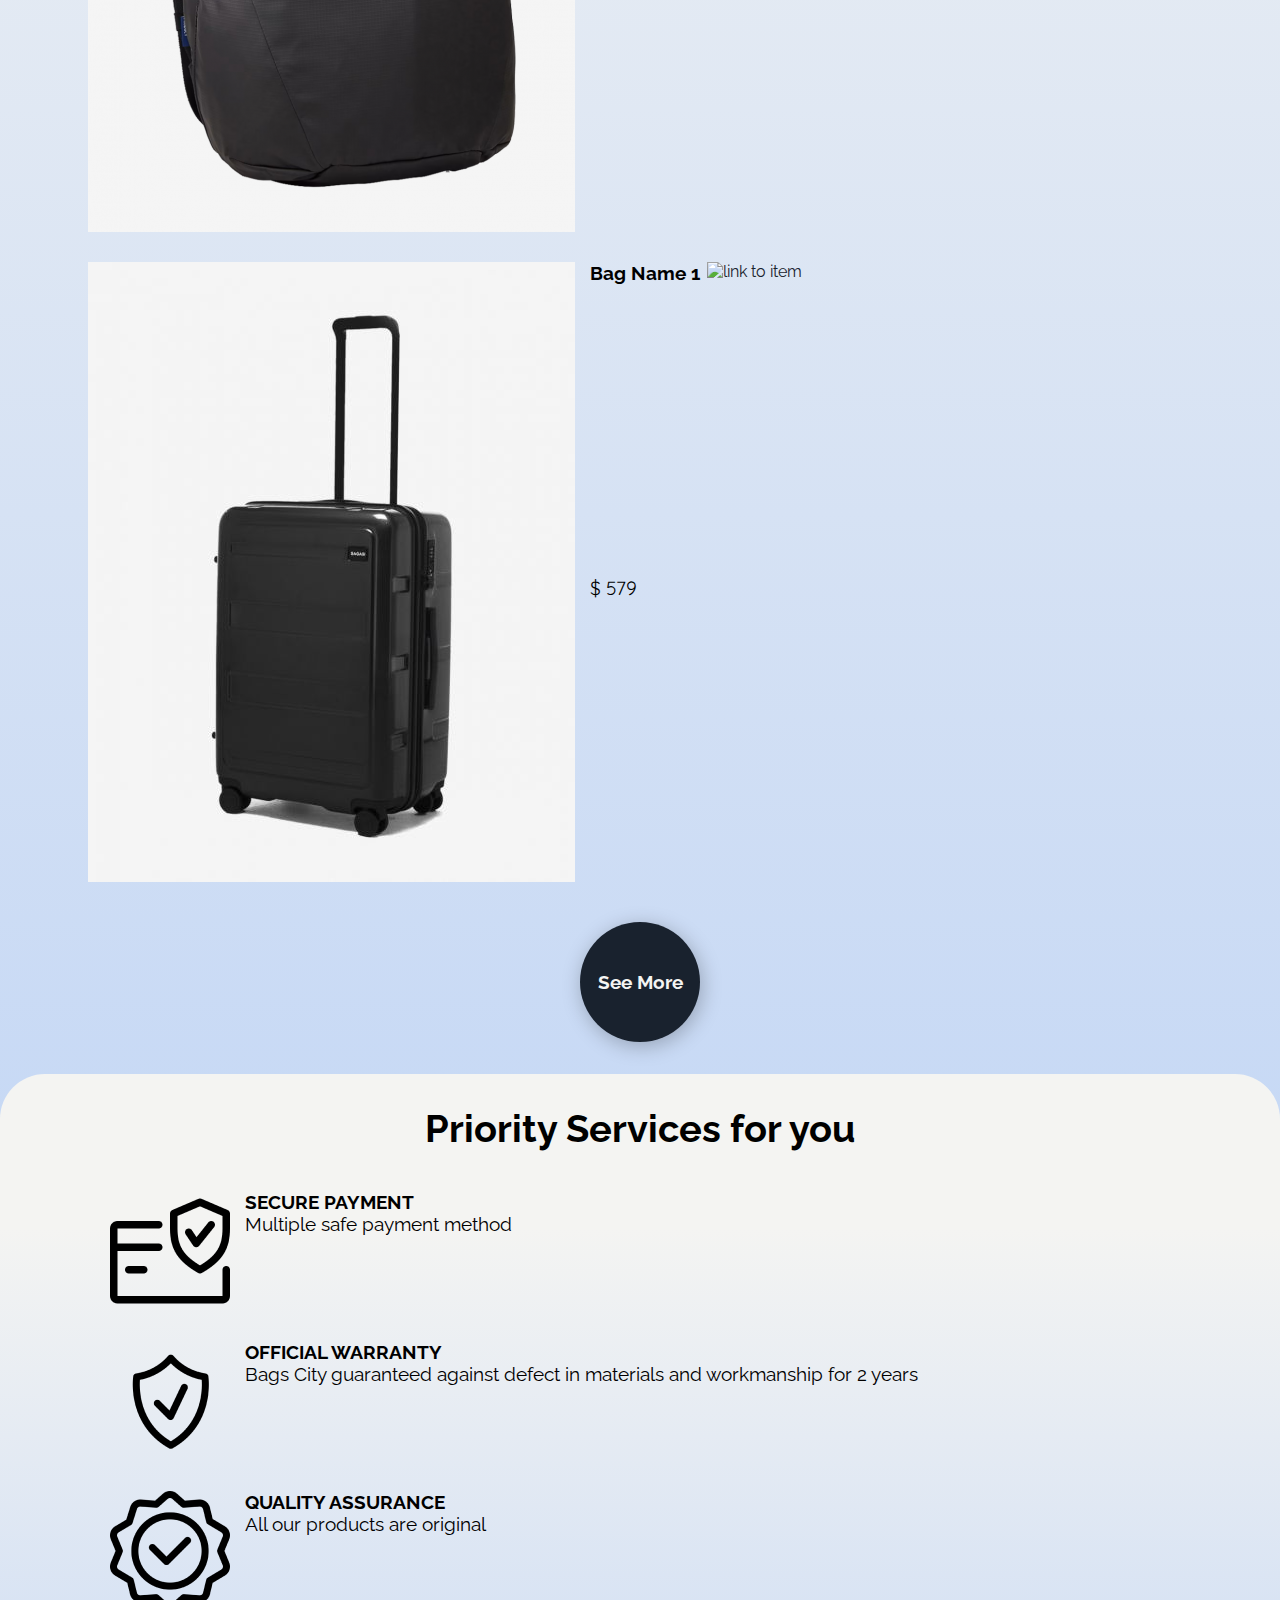
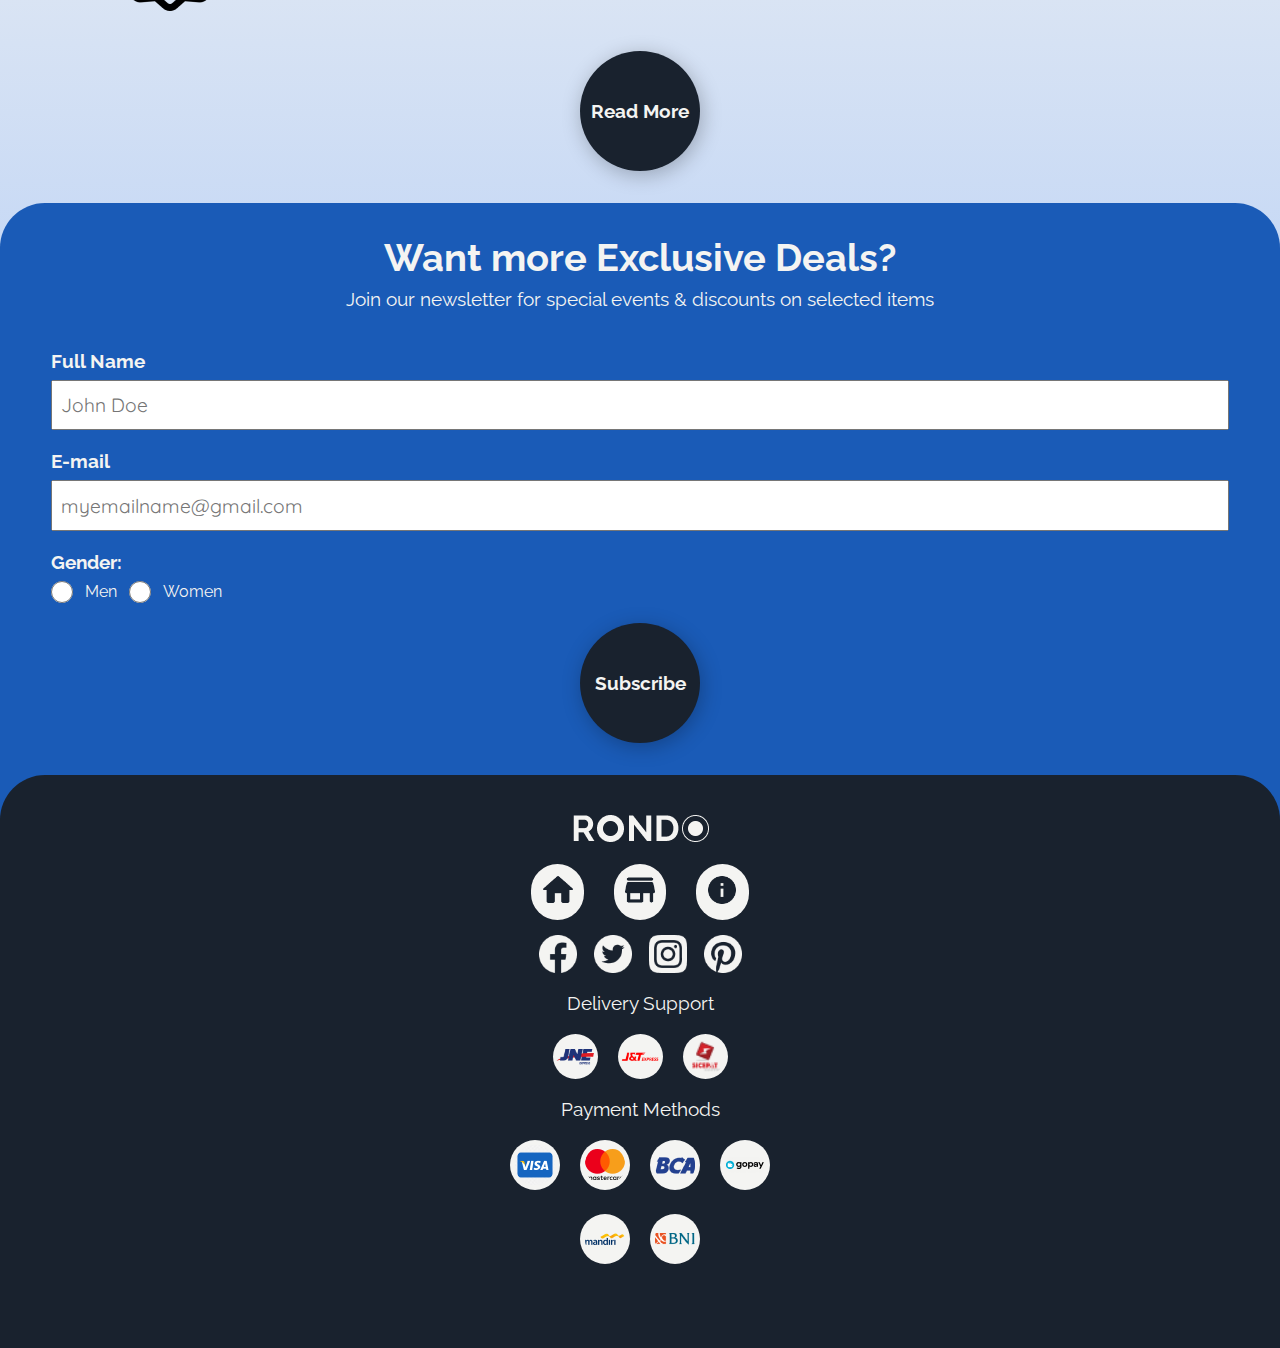
==== commit 32fe23ac: "Merge pull request #19 from revou-fsse-1/feature/icon-benefits" ====
--- a/index.html
+++ b/index.html
@@ -50,14 +50,8 @@
 
       <div class="banner-image">
         <img src="/assets/image/bagimage.jpg" alt="banner main image" />
-        <img
-          src="/assets/image/bagimage-1.jpg"
-          alt="banner supportive image 1"
-        />
-        <img
-          src="/assets/image/bagimage-2.jpg"
-          alt="banner supportive image 2"
-        />
+        <img src="/assets/image/bagimage-1.jpg" alt="banner supportive image 1" />
+        <img src="/assets/image/bagimage-2.jpg" alt="banner supportive image 2" />
       </div>
     </section>
 
@@ -66,7 +60,17 @@
 
       <div>
         <article>
-          <img src="/assets/image/package.png" alt="item image 1" />
+          <img src="" alt="item image 1" />
+
+          <article class="item-info">
+            <h3>Bag Name 1</h3>
+            <p>$ 579</p>
+            <a href="#"><img src="/assets/image/shoulderbag.png" alt="link to item" /></a>
+          </article>
+        </article>
+
+        <article>
+          <img src="/assets/image/bagpack.png" alt="item image 2" />
 
           <article class="item-info">
             <h3>Bag Name 1</h3>
@@ -76,7 +80,7 @@
         </article>
 
         <article>
-          <img src="/assets/image/bagpack.png" alt="item image 2" />
+          <img src="/assets/image/package.png" alt="item image 3" />
 
           <article class="item-info">
             <h3>Bag Name 1</h3>
@@ -84,16 +88,6 @@
             <a href="#"><img src="" alt="link to item" /></a>
           </article>
         </article>
-
-        <article>
-          <img src="/assets/image/package.png" alt="item image 3" />
-
-          <article class="item-info">
-            <h3>Bag Name 1</h3>
-            <p>$ 579</p>
-            <a href="#"><img src="" alt="link to item" /></a>
-          </article>
-        </article>
       </div>
 
       <a href="#"><button>See More</button></a>
@@ -106,10 +100,7 @@
 
       <div>
         <article>
-          <img
-            src="/assets/benefits/secure-payment.png"
-            alt="benefits image 1"
-          />
+          <img src="/assets/benefits/secure-payment.png" alt="benefits image 1" />
 
           <article class="benefits-info">
             <h3>SECURE PAYMENT</h3>
@@ -118,25 +109,19 @@
         </article>
 
         <article>
-          <img
-            src="/assets/benefits/official-warranty.png"
-            alt="benefits image 2"
-          />
+          <img src="/assets/benefits/official-warranty.png" alt="benefits image 2" />
 
           <article class="benefits-info">
             <h3>OFFICIAL WARRANTY</h3>
             <p>
-              RONDO guaranteed against defect in materials and workmanship for 2
-              years
+              Bags City guaranteed against defect in materials and workmanship
+              for 2 years
             </p>
           </article>
         </article>
 
         <article>
-          <img
-            src="/assets/benefits/quality-assurance.png"
-            alt="benefits image 3"
-          />
+          <img src="/assets/benefits/quality-assurance.png" alt="benefits image 3" />
 
           <article class="benefits-info">
             <h3>QUALITY ASSURANCE</h3>
@@ -200,112 +185,70 @@
 
       <ul class="footer-menu">
         <li>
-          <a href="#"
-            ><img src="/assets/navigation/icon-home.png" alt="link to home"
-          /></a>
-        </li>
-        <li>
-          <a href="#"
-            ><img src="/assets/navigation/icon-store.png" alt="link to store"
-          /></a>
-        </li>
-        <li>
-          <a href="#"
-            ><img
-              src="/assets/navigation/icon-about.png"
-              alt="link to about us"
-          /></a>
+          <a href="#"><img src="/assets/navigation/icon-home.png" alt="link to home" /></a>
+        </li>
+        <li>
+          <a href="#"><img src="/assets/navigation/icon-store.png" alt="link to store" /></a>
+        </li>
+        <li>
+          <a href="#"><img src="/assets/navigation/icon-about.png" alt="link to about us" /></a>
         </li>
       </ul>
 
       <ul class="footer-social-media">
         <li>
-          <a href="#"
-            ><img src="/assets/navigation/icon-facebook.png" alt="facebook"
-          /></a>
-        </li>
-        <li>
-          <a href="#"
-            ><img src="/assets/navigation/icon-twitter.png" alt="twitter"
-          /></a>
-        </li>
-        <li>
-          <a href="#"
-            ><img src="/assets/navigation/icon-instagram.png" alt="instagram"
-          /></a>
-        </li>
-        <li>
-          <a href="#"
-            ><img src="/assets/navigation/icon-pinterest.png" alt="pinterest"
-          /></a>
+          <img src="/assets/navigation/icon-facebook.png" alt="facebook" />
+        </li>
+        <li>
+          <img src="/assets/navigation/icon-twitter.png" alt="twitter" />
+        </li>
+        <li>
+          <img src="/assets/navigation/icon-instagram.png" alt="instagram" />
+        </li>
+        <li>
+          <img src="/assets/navigation/icon-pinterest.png" alt="pinterest" />
         </li>
       </ul>
 
       <div class="footer-info">
-        <article class="footer-delivery-support">
+        <div class="footer-delivery-support">
           <p>Delivery Support</p>
           <ul>
             <li>
-              <a href="#"
-                ><img src="/assets/navigation/delivery/jne.png" alt="jne"
-              /></a>
-            </li>
-            <li>
-              <a href="#"
-                ><img
-                  src="/assets/navigation/delivery/j&t express.png"
-                  alt="j&t express"
-              /></a>
-            </li>
-            <li>
-              <a href="#"
-                ><img
-                  src="/assets/navigation/delivery/sicepat.png"
-                  alt="sicepat"
-              /></a>
+              <img src="/assets/delivery/icon-jne.png" alt="jne" />
+            </li>
+            <li>
+              <img src="/assets/delivery/icon-jnt.png" alt="j&t express" />
+            </li>
+            <li>
+              <img src="/assets/delivery/icon-sicepat.png" alt="sicepat" />
             </li>
           </ul>
-        </article>
-
-        <article class="footer-payment-methods">
+        </div>
+
+        <div class="footer-payment-methods">
           <p>Payment Methods</p>
           <ul>
             <li>
-              <a href="#"
-                ><img src="/assets/navigation/payment/visa.png" alt="visa"
-              /></a>
-            </li>
-            <li>
-              <a href="#"
-                ><img
-                  src="/assets/navigation/payment/mastercard.png"
-                  alt="mastercard"
-              /></a>
-            </li>
-            <li>
-              <a href="#"
-                ><img src="/assets/navigation/payment/bca.png" alt="bca"
-              /></a>
-            </li>
-            <li>
-              <a href="#"
-                ><img src="/assets/navigation/payment/gopay.png" alt="gopay"
-              /></a>
-            </li>
-            <li>
-              <a href="#"
-                ><img
-                  src="/assets/navigation/payment/mandiri.png"
-                  alt="mandiri"
-              /></a>
-            </li>
-            <li>
-              <a href="#"
-                ><img src="/assets/navigation/payment/bni.png" alt="bni"
-              /></a>
+              <img src="/assets/payment/icon-visa.png" alt="visa" />
+            </li>
+            <li>
+              <img src="/assets/payment/icon-mastercard.png" alt="mastercard" />
+            </li>
+            <li>
+              <img src="/assets/payment/icon-bca.png" alt="bca" />
+            </li>
+            <li>
+              <img src="/assets/payment/icon-gopay.png" alt="gopay" />
+            </li>
+            <li>
+              <img src="/assets/payment/icon-mandiri.png" alt="mandiri" />
+            </li>
+            <li>
+              <img src="/assets/payment/icon-bni.png" alt="bni" />
             </li>
           </ul>
-        </article>
+        </div>
       </div>
     </footer>
   </body>
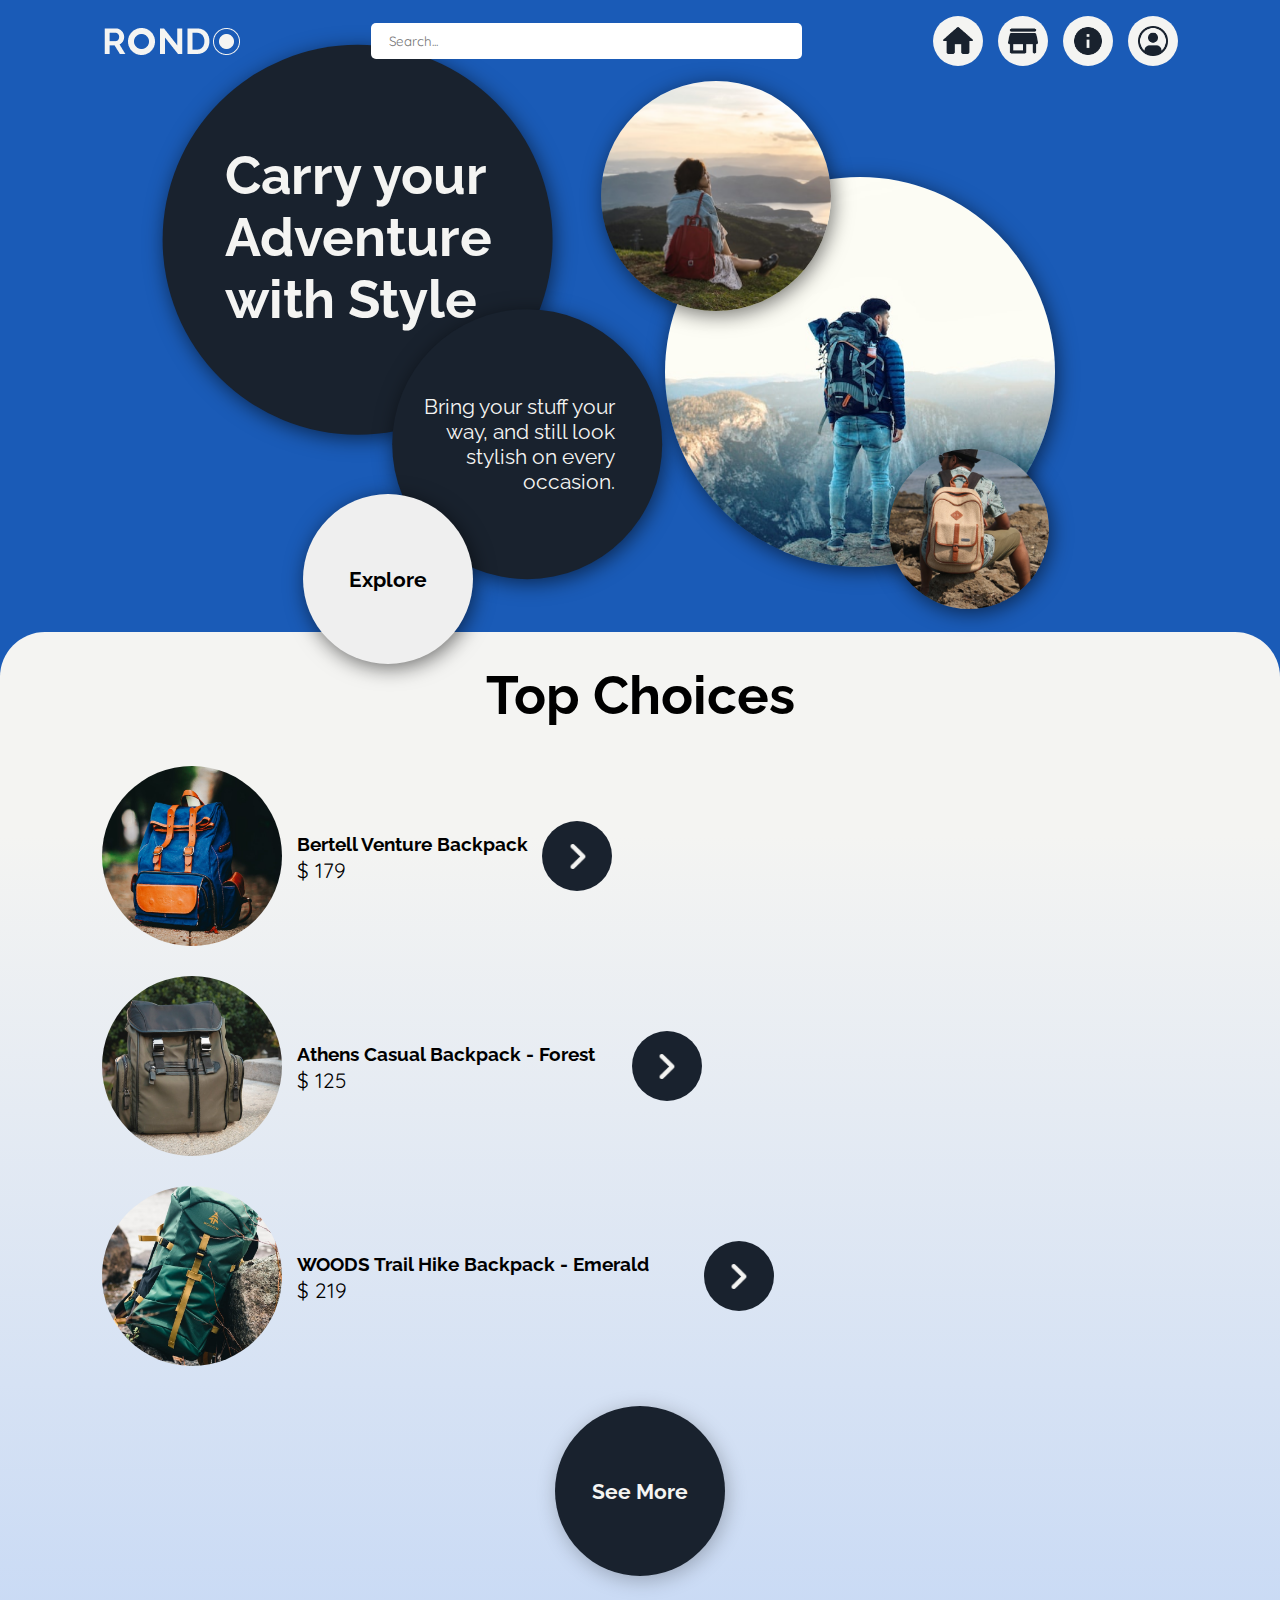
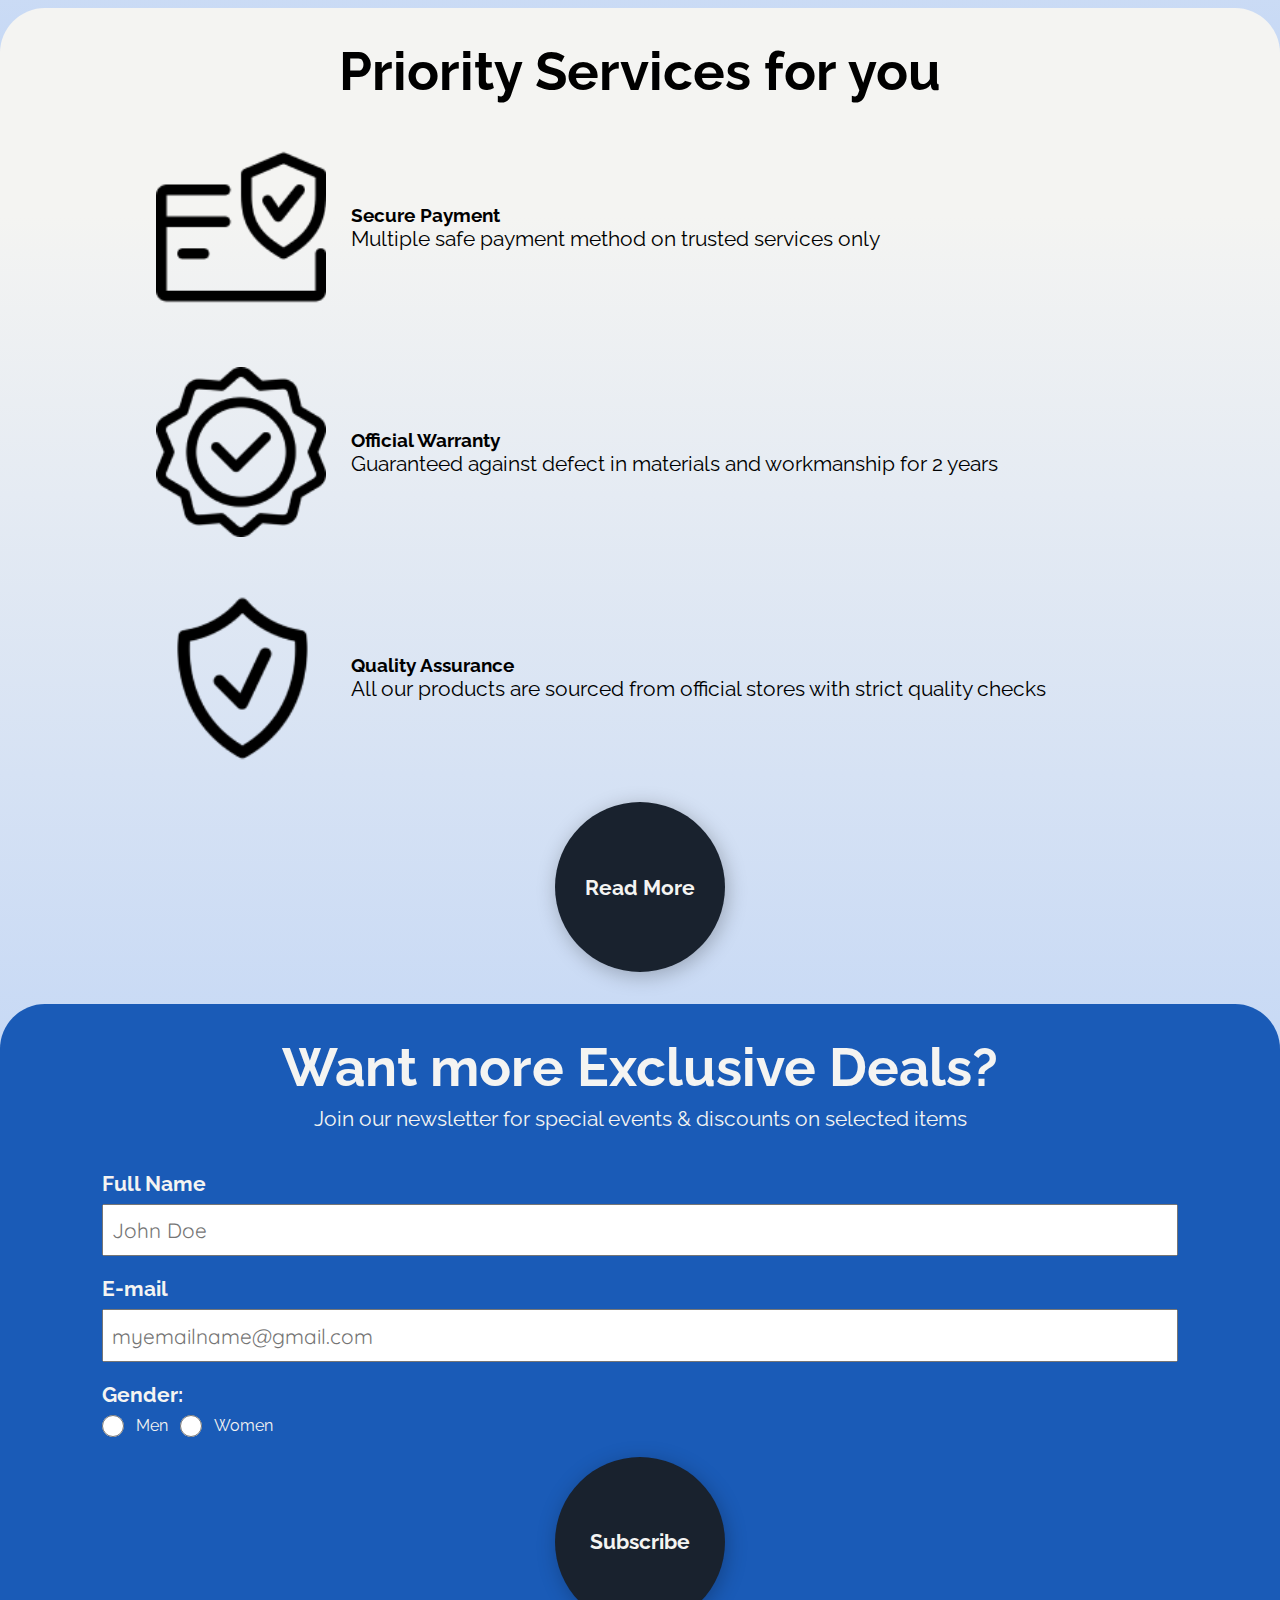
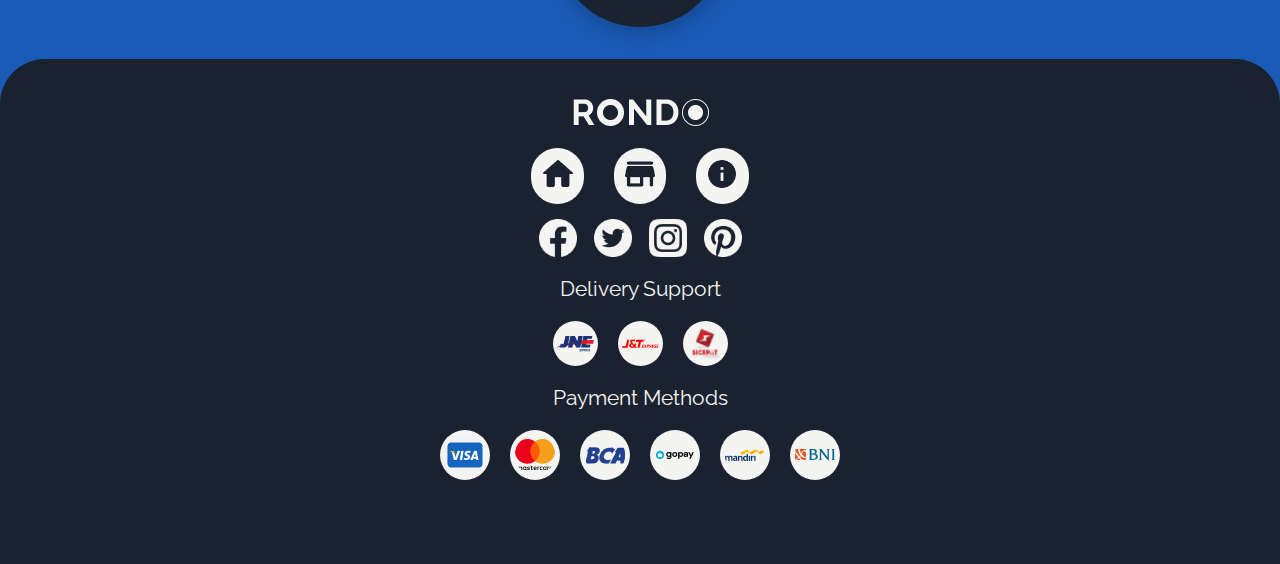
==== commit 0df62bb5: "Adjust displayed assets & styling" ====
--- a/index.html
+++ b/index.html
@@ -16,20 +16,38 @@
     <!-- Derian -->
     <header>
       <img class="logo" src="/assets/logo.png" alt="rondo logo" />
-      <input class="search-bar" type="text" name="search" id="search" />
+      <input
+        class="search-bar"
+        type="text"
+        name="search"
+        id="search"
+        placeholder="Search..."
+      />
       <nav class="header-menu">
         <ul>
           <li>
-            <a href="#"><img src="" alt="link to home" /></a>
+            <a href="#"
+              ><img src="/assets/navigation/icon-home.png" alt="link to home"
+            /></a>
           </li>
           <li>
-            <a href="#"><img src="" alt="link to store" /></a>
+            <a href="#"
+              ><img src="/assets/navigation/icon-store.png" alt="link to store"
+            /></a>
           </li>
           <li>
-            <a href="#"><img src="" alt="link to about us" /></a>
+            <a href="#"
+              ><img
+                src="/assets/navigation/icon-about.png"
+                alt="link to about us"
+            /></a>
           </li>
           <li>
-            <a href="#"><img src="" alt="link to account" /></a>
+            <a href="#"
+              ><img
+                src="/assets/navigation/icon-account.png"
+                alt="link to account"
+            /></a>
           </li>
         </ul>
       </nav>
@@ -41,7 +59,7 @@
 
     <section class="banner">
       <main>
-        <h1>Carrying Luxury with Style</h1>
+        <h1>Carry your Adventure with Style</h1>
         <p>
           Bring your stuff your way, and still look stylish on every occasion.
         </p>
@@ -49,9 +67,18 @@
       </main>
 
       <div class="banner-image">
-        <img src="/assets/image/bagimage.jpg" alt="banner main image" />
-        <img src="/assets/image/bagimage-1.jpg" alt="banner supportive image 1" />
-        <img src="/assets/image/bagimage-2.jpg" alt="banner supportive image 2" />
+        <img
+          src="/assets/illustration/illustration-main.png"
+          alt="banner main image"
+        />
+        <img
+          src="/assets/illustration/illustration-secondary-1.png"
+          alt="banner supportive image 1"
+        />
+        <img
+          src="/assets/illustration/illustration-secondary-2.png"
+          alt="banner supportive image 2"
+        />
       </div>
     </section>
 
@@ -60,32 +87,38 @@
 
       <div>
         <article>
-          <img src="" alt="item image 1" />
+          <img src="/assets/featured/featured-1.png" alt="item image 1" />
 
           <article class="item-info">
-            <h3>Bag Name 1</h3>
-            <p>$ 579</p>
-            <a href="#"><img src="/assets/image/shoulderbag.png" alt="link to item" /></a>
-          </article>
-        </article>
-
-        <article>
-          <img src="/assets/image/bagpack.png" alt="item image 2" />
+            <h3>Bertell Venture Backpack</h3>
+            <p>$ 179</p>
+            <a href="#"
+              ><img src="/assets/navigation/icon-link.png" alt="link to item"
+            /></a>
+          </article>
+        </article>
+
+        <article>
+          <img src="/assets/featured/featured-2.png" alt="item image 2" />
 
           <article class="item-info">
-            <h3>Bag Name 1</h3>
-            <p>$ 579</p>
-            <a href="#"><img src="" alt="link to item" /></a>
-          </article>
-        </article>
-
-        <article>
-          <img src="/assets/image/package.png" alt="item image 3" />
+            <h3>Athens Casual Backpack - Forest</h3>
+            <p>$ 125</p>
+            <a href="#"
+              ><img src="/assets/navigation/icon-link.png" alt="link to item"
+            /></a>
+          </article>
+        </article>
+
+        <article>
+          <img src="/assets/featured/featured-3.png" alt="item image 3" />
 
           <article class="item-info">
-            <h3>Bag Name 1</h3>
-            <p>$ 579</p>
-            <a href="#"><img src="" alt="link to item" /></a>
+            <h3>WOODS Trail Hike Backpack - Emerald</h3>
+            <p>$ 219</p>
+            <a href="#"
+              ><img src="/assets/navigation/icon-link.png" alt="link to item"
+            /></a>
           </article>
         </article>
       </div>
@@ -100,32 +133,42 @@
 
       <div>
         <article>
-          <img src="/assets/benefits/secure-payment.png" alt="benefits image 1" />
+          <img
+            src="/assets/benefits/benefit-payment.png"
+            alt="benefits payment"
+          />
 
           <article class="benefits-info">
-            <h3>SECURE PAYMENT</h3>
-            <p>Multiple safe payment method</p>
-          </article>
-        </article>
-
-        <article>
-          <img src="/assets/benefits/official-warranty.png" alt="benefits image 2" />
+            <h3>Secure Payment</h3>
+            <p>
+              Multiple safe payment method on trusted services only
+            </p>
+          </article>
+        </article>
+
+        <article>
+          <img
+            src="/assets/benefits/benefit-warranty.png"
+            alt="benefits warranty"
+          />
 
           <article class="benefits-info">
-            <h3>OFFICIAL WARRANTY</h3>
+            <h3>Official Warranty</h3>
             <p>
-              Bags City guaranteed against defect in materials and workmanship
-              for 2 years
+              Guaranteed against defect in materials and workmanship for 2 years
             </p>
           </article>
         </article>
 
         <article>
-          <img src="/assets/benefits/quality-assurance.png" alt="benefits image 3" />
+          <img
+            src="/assets/benefits/benefit-quality.png"
+            alt="benefits quality assurance"
+          />
 
           <article class="benefits-info">
-            <h3>QUALITY ASSURANCE</h3>
-            <p>All our products are original</p>
+            <h3>Quality Assurance</h3>
+            <p>All our products are sourced from official stores with strict quality checks</p>
           </article>
         </article>
       </div>
@@ -185,13 +228,21 @@
 
       <ul class="footer-menu">
         <li>
-          <a href="#"><img src="/assets/navigation/icon-home.png" alt="link to home" /></a>
-        </li>
-        <li>
-          <a href="#"><img src="/assets/navigation/icon-store.png" alt="link to store" /></a>
-        </li>
-        <li>
-          <a href="#"><img src="/assets/navigation/icon-about.png" alt="link to about us" /></a>
+          <a href="#"
+            ><img src="/assets/navigation/icon-home.png" alt="link to home"
+          /></a>
+        </li>
+        <li>
+          <a href="#"
+            ><img src="/assets/navigation/icon-store.png" alt="link to store"
+          /></a>
+        </li>
+        <li>
+          <a href="#"
+            ><img
+              src="/assets/navigation/icon-about.png"
+              alt="link to about us"
+          /></a>
         </li>
       </ul>
 
--- a/styles/mobile.css
+++ b/styles/mobile.css
@@ -216,18 +216,25 @@
   gap: 15px;
 }
 
+.featured > div > article > img {
+  width: clamp(90px, 25%, 180px);
+  border-radius: 100px;
+  object-fit: cover;
+}
+
 .featured .item-info {
   display: grid;
   grid-template-areas:
     "name image"
     "price image";
   grid-template-rows: 1fr 1fr;
-  grid-template-columns: 1fr 1fr;
-  gap: 7px;
+  grid-template-columns: 3fr 1fr;
+  gap: 2px 7px;
 }
 
 .featured .item-info h3 {
   grid-area: name;
+  align-self: flex-end;
 }
 
 .featured .item-info p {
@@ -237,6 +244,19 @@
 
 .featured .item-info a {
   grid-area: image;
+  align-self: center;
+  justify-self: end;
+  display: flex;
+  align-items: center;
+  justify-content: center;
+  width: 70px;
+  height: 70px;
+  border-radius: 100px;
+  background-color: var(--color-very-dark-blue);
+}
+
+.featured .item-info a img {
+  width: 25px;
 }
 
 .featured > a button {
@@ -277,12 +297,22 @@
   width: 90%;
   display: flex;
   flex-direction: column;
-  gap: 30px;
+  gap: 55px;
 }
 
 .benefits > div > article {
   display: flex;
-  gap: 15px;
+  gap: 25px;
+}
+
+.benefits > div > article > img {
+  width: clamp(70px, 25%, 170px);
+}
+
+.benefits .benefits-info {
+  display: flex;
+  flex-direction: column;
+  justify-content: center;
 }
 
 .benefits > a button {
@@ -451,7 +481,6 @@
 }
 
 footer .footer-payment-methods {
-  width: 80%;
   display: flex;
   flex-direction: column;
   gap: 20px;
--- a/styles/tablet.css
+++ b/styles/tablet.css
@@ -0,0 +1,129 @@
+@media screen and (min-width: 830px) {
+  :root {
+    --global-leftright-padding: 8%;
+
+    --font-size-xl: 3.3rem;
+    --font-size-body: 1.3rem;
+
+    --round-button-size: 170px;
+  }
+
+  /* 
+  -----------------------------------------------------------------------------
+    HEADER
+  -----------------------------------------------------------------------------
+  */
+  header {
+    gap: 20px;
+    justify-content: space-between;
+  }
+
+  header input {
+    padding: 0.5rem 1rem;
+    width: 40%;
+    align-self: center;
+    font-family: "Quicksand", "Segoe UI", sans-serif;
+    border-radius: 5px;
+    border-color: transparent;
+  }
+
+  header .mobile-menu {
+    display: none;
+  }
+
+  header input,
+  .header-menu {
+    display: block;
+  }
+
+  .header-menu ul {
+    padding-left: 0;
+    display: flex;
+    gap: 15px;
+  }
+
+  .header-menu ul li {
+    width: 50px;
+    height: 50px;
+    display: flex;
+    align-items: center;
+    justify-content: center;
+    border-radius: 100px;
+    background-color: var(--color-white);
+  }
+
+  .header-menu ul li a {
+    display: flex;
+  }
+
+  .header-menu ul img {
+    width: 30px;
+  }
+
+  /* 
+  -----------------------------------------------------------------------------
+    BANNER
+  -----------------------------------------------------------------------------
+  */
+  .banner {
+    padding: 9rem var(--global-leftright-padding);
+    padding-bottom: 1rem;
+    flex-direction: row;
+    justify-content: center;
+    gap: 50px;
+  }
+
+  .banner main {
+    width: clamp(310px, 80%, 390px);
+  }
+
+  .banner main h1::before {
+    width: 390px;
+    height: 390px;
+    border-radius: 300px;
+    transform: translate(-3.9rem, -6.2rem);
+  }
+
+  .banner main h1 {
+    width: 360px;
+  }
+
+  .banner main p::before {
+    width: 270px;
+    height: 270px;
+    border-radius: 300px;
+    transform: translate(-0.8rem, -5.3rem);
+  }
+
+  .banner main p {
+    margin-top: 4rem;
+  }
+
+  .banner-image {
+    display: flex;
+    flex-direction: column;
+  }
+
+  .banner-image img:nth-child(1) {
+    width: 390px;
+    border-radius: 500px;
+    box-shadow: 2px 4px 20px rgba(0, 0, 0, 0.55);
+    transform: translate(0, -2rem);
+  }
+
+  .banner-image img:nth-child(2) {
+    width: 230px;
+    position: absolute;
+    border-radius: 500px;
+    box-shadow: 2px 4px 20px rgba(0, 0, 0, 0.55);
+    transform: translate(-4rem, -8rem);
+  }
+
+  .banner-image img:nth-child(3) {
+    width: 160px;
+    position: absolute;
+    border-radius: 500px;
+    box-shadow: 2px 4px 20px rgba(0, 0, 0, 0.55);
+    transform: translate(14rem, 15rem);
+  }
+}
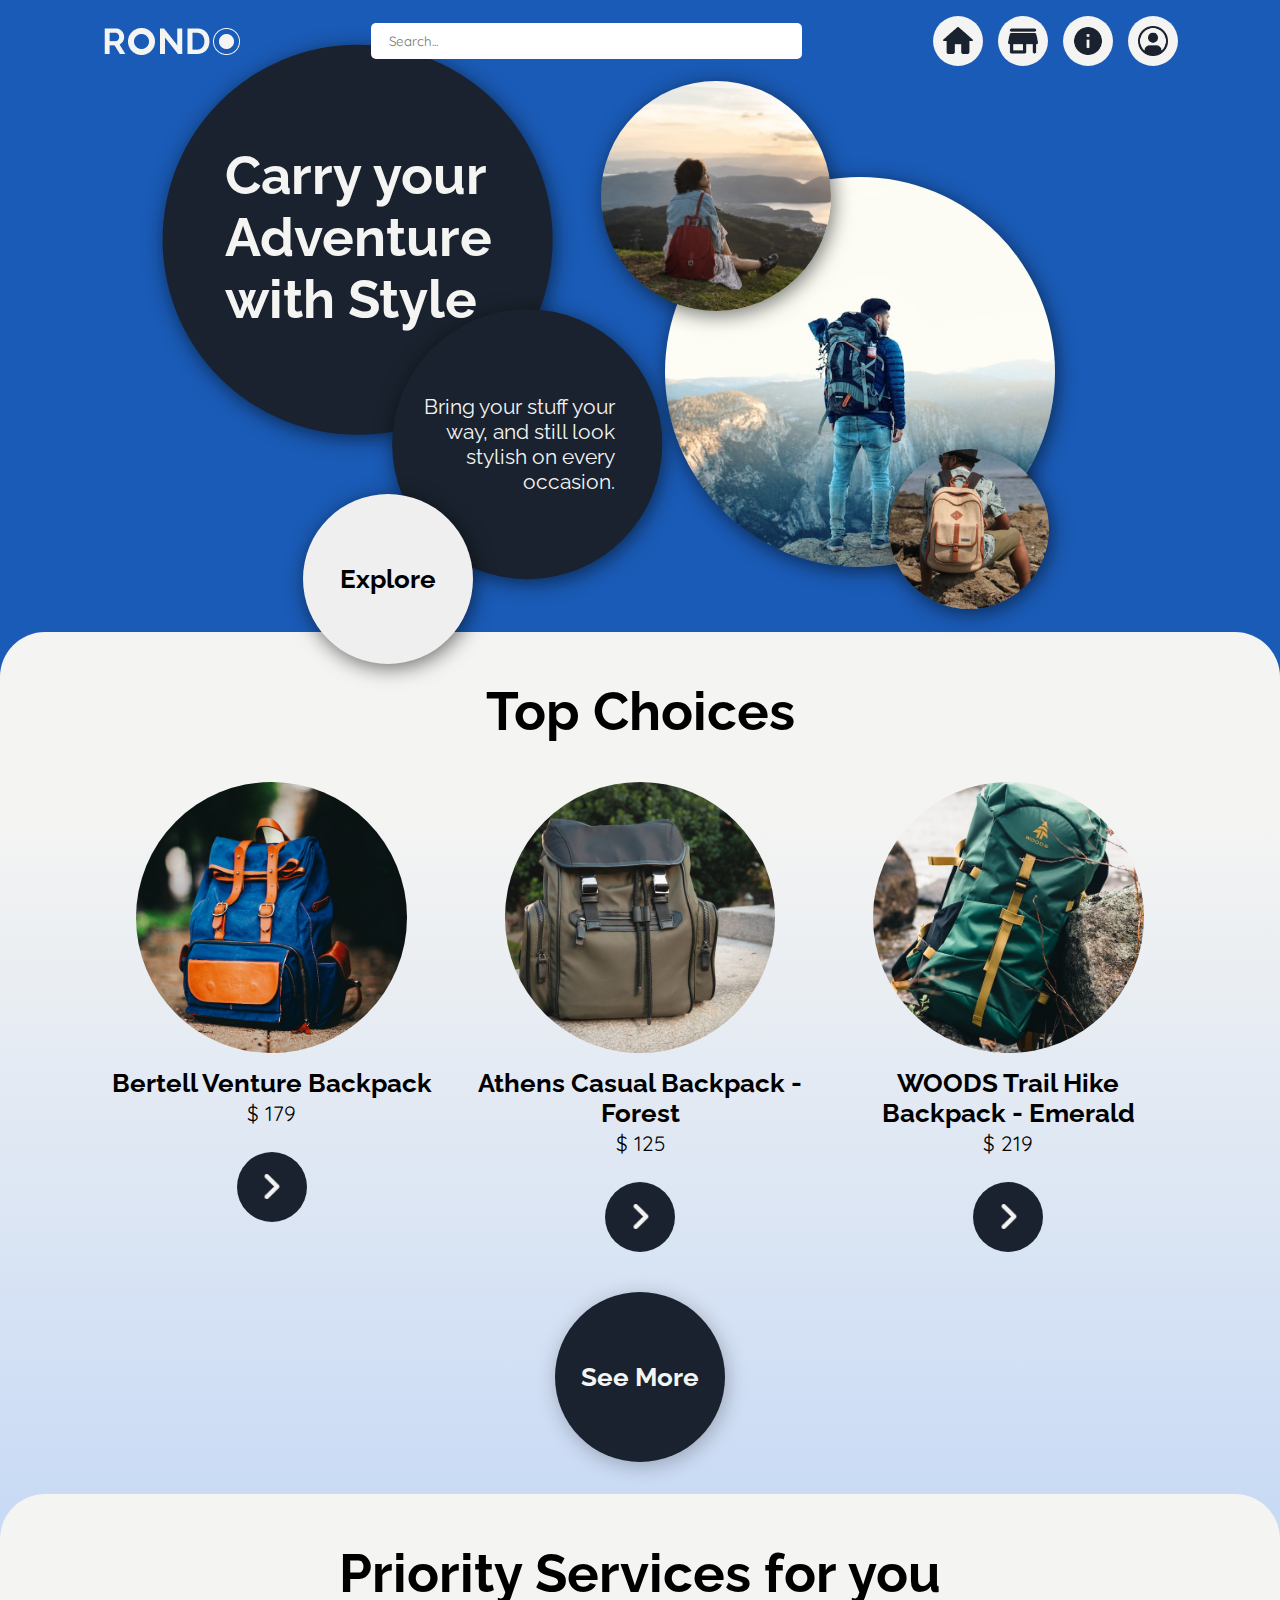
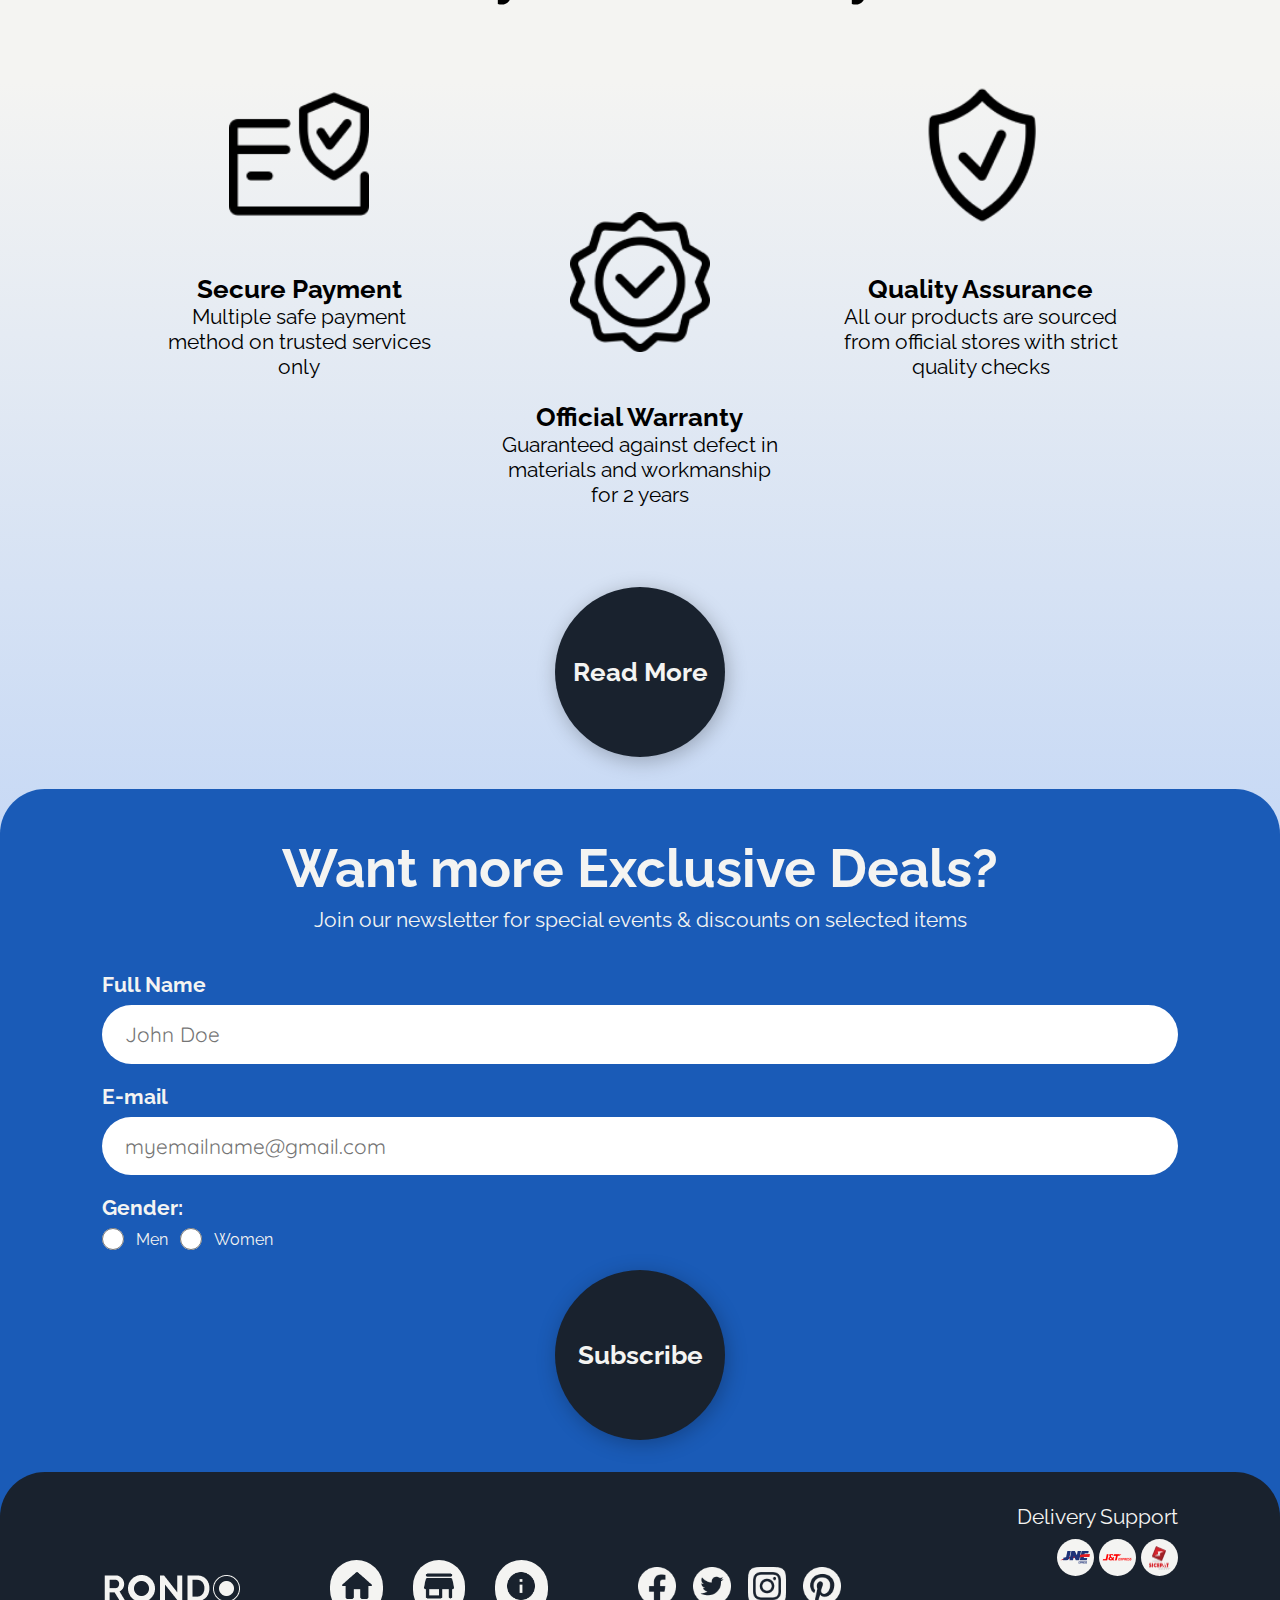
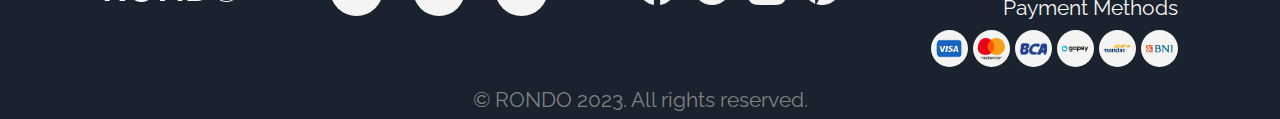
==== commit 8a275049: "Merge pull request #28 from revou-fsse-1/feature/adjust-html-content" ====
--- a/index.html
+++ b/index.html
@@ -4,16 +4,26 @@
     <meta charset="UTF-8" />
     <meta http-equiv="X-UA-Compatible" content="IE=edge" />
     <meta name="viewport" content="width=device-width, initial-scale=1.0" />
+    <meta
+      name="description"
+      content="Providing your carrying needs with great variety of bags and luggage from well-known brands"
+    />
+
+    <link
+      rel="icon"
+      type="image/png"
+      sizes="32x32"
+      href="/assets/favicon-32.png"
+    />
 
     <link rel="stylesheet" href="/styles/mobile.css" />
     <link rel="stylesheet" href="/styles/tablet.css" />
     <link rel="stylesheet" href="/styles/desktop.css" />
 
-    <title>RONDO</title>
+    <title>RONDO | Carrying your Adventure with Style</title>
   </head>
 
   <body>
-    <!-- Derian -->
     <header>
       <img class="logo" src="/assets/logo.png" alt="rondo logo" />
       <input
@@ -126,8 +136,6 @@
       <a href="#"><button>See More</button></a>
     </section>
 
-    <!-- Ichsan -->
-
     <section class="benefits">
       <h2>Priority Services for you</h2>
 
@@ -140,9 +148,7 @@
 
           <article class="benefits-info">
             <h3>Secure Payment</h3>
-            <p>
-              Multiple safe payment method on trusted services only
-            </p>
+            <p>Multiple safe payment method on trusted services only</p>
           </article>
         </article>
 
@@ -168,7 +174,10 @@
 
           <article class="benefits-info">
             <h3>Quality Assurance</h3>
-            <p>All our products are sourced from official stores with strict quality checks</p>
+            <p>
+              All our products are sourced from official stores with strict
+              quality checks
+            </p>
           </article>
         </article>
       </div>
@@ -301,6 +310,8 @@
           </ul>
         </div>
       </div>
+
+      <p class="copyright">&copy; RONDO 2023. All rights reserved.</p>
     </footer>
   </body>
 </html>
--- a/styles/mobile.css
+++ b/styles/mobile.css
@@ -9,6 +9,8 @@
   --global-leftright-padding: 4%;
 
   --font-size-xl: 2.4rem;
+  --font-size-l: 1.8rem;
+  --font-size-m: 1.3rem;
   --font-size-body: 1.2rem;
 
   --font-weight-medium: 400;
@@ -51,6 +53,7 @@
 
 h3 {
   font-weight: var(--font-weight-bold);
+  font-size: var(--font-size-m);
 }
 
 p {
@@ -70,7 +73,7 @@
 button {
   font-family: "Raleway", "Segoe UI", sans-serif;
   font-weight: var(--font-weight-bold);
-  font-size: var(--font-size-body);
+  font-size: var(--font-size-m);
   width: fit-content;
 }
 
@@ -177,7 +180,7 @@
   width: var(--round-button-size);
   height: var(--round-button-size);
   position: relative;
-  border-radius: 100px;
+  border-radius: 500px;
   border-color: transparent;
   box-shadow: 2px 4px 20px rgba(0, 0, 0, 0.55);
   z-index: -1;
@@ -189,7 +192,7 @@
   -----------------------------------------------------------------------------
 */
 .featured {
-  padding: 2rem var(--global-leftright-padding);
+  padding: 3rem var(--global-leftright-padding);
   padding-bottom: 5rem;
   margin-top: -3rem;
   display: flex;
@@ -277,7 +280,7 @@
   -----------------------------------------------------------------------------
 */
 .benefits {
-  padding: 2rem var(--global-leftright-padding);
+  padding: 3rem var(--global-leftright-padding);
   padding-bottom: 5rem;
   margin-top: -3rem;
   display: flex;
@@ -306,7 +309,7 @@
 }
 
 .benefits > div > article > img {
-  width: clamp(70px, 25%, 170px);
+  width: clamp(70px, 25%, 120px);
 }
 
 .benefits .benefits-info {
@@ -333,7 +336,7 @@
   -----------------------------------------------------------------------------
 */
 .newsletter {
-  padding: 2rem var(--global-leftright-padding);
+  padding: 3rem var(--global-leftright-padding);
   padding-bottom: 5rem;
   margin-top: -3rem;
   display: flex;
@@ -369,9 +372,11 @@
 }
 
 .newsletter form > div > input {
-  padding: 0.7rem 0.5rem;
+  padding: 0.7rem 1.3rem;
   font-size: var(--font-size-body);
   font-family: "Quicksand", "Segoe UI", sans-serif;
+  border-radius: 50px;
+  border-color: transparent;
 }
 
 .newsletter .form-gender p {
@@ -413,7 +418,7 @@
 */
 footer {
   padding: 2rem var(--global-leftright-padding);
-  padding-bottom: 5rem;
+  padding-bottom: 3rem;
   margin-top: -3rem;
   display: flex;
   flex-direction: column;
@@ -501,4 +506,13 @@
   height: 50px;
   border-radius: 100px;
   background-color: var(--color-white);
+}
+
+footer .copyright {
+  width: 100%;
+  position: absolute;
+  left: 0;
+  text-align: center;
+  transform: translate(0, 25rem);
+  color: grey;
 }--- a/styles/tablet.css
+++ b/styles/tablet.css
@@ -3,6 +3,8 @@
     --global-leftright-padding: 8%;
 
     --font-size-xl: 3.3rem;
+    --font-size-l: 2rem;
+    --font-size-m: 1.6rem;
     --font-size-body: 1.3rem;
 
     --round-button-size: 170px;
@@ -126,4 +128,140 @@
     box-shadow: 2px 4px 20px rgba(0, 0, 0, 0.55);
     transform: translate(14rem, 15rem);
   }
+
+  /* 
+  -----------------------------------------------------------------------------
+    FEATURED
+  -----------------------------------------------------------------------------
+  */
+  .featured > div {
+    flex-direction: row;
+    justify-content: space-evenly;
+  }
+
+  .featured > div > article {
+    flex-direction: column;
+    align-items: center;
+  }
+
+  .featured > div > article > img {
+    width: clamp(180px, 80%, 280px);
+    border-radius: 300px;
+  }
+
+  .featured .item-info {
+    display: flex;
+    flex-direction: column;
+    text-align: center;
+  }
+
+  .featured .item-info a {
+    margin-top: 1.5rem;
+  }
+
+  /* 
+  -----------------------------------------------------------------------------
+    BENEFITS
+  -----------------------------------------------------------------------------
+  */
+  .benefits {
+    gap: 80px;
+  }
+
+  .benefits > div {
+    flex-direction: row;
+  }
+
+  .benefits > div > article {
+    width: 30%;
+    flex-direction: column;
+    align-items: center;
+    gap: 50px;
+  }
+
+  .benefits > div > article:nth-child(2) {
+    margin-top: 8rem;
+  }
+
+  .benefits > div > article > img {
+    width: clamp(90px, 50%, 140px);
+  }
+
+  .benefits .benefits-info {
+    text-align: center;
+  }
+
+  /* 
+  -----------------------------------------------------------------------------
+    NEWSLETTER
+  -----------------------------------------------------------------------------
+  */
+  .newsletter form > div > input {
+    padding: 0.9rem 1.3rem;
+  }
+
+  /* 
+  -----------------------------------------------------------------------------
+    FOOTER
+  -----------------------------------------------------------------------------
+  */
+  footer {
+    flex-direction: row;
+    justify-content: space-between;
+  }
+
+  footer > img,
+  footer .footer-menu {
+    order: 1;
+  }
+
+  footer .footer-social-media {
+    order: 2;
+  }
+
+  footer .footer-info {
+    order: 3;
+  }
+
+  footer .footer-social-media {
+    flex-wrap: wrap;
+  }
+
+  footer .footer-info {
+    flex-direction: column;
+    align-items: flex-end;
+    text-align: right;
+  }
+
+  footer .footer-delivery-support {
+    gap: 10px;
+  }
+
+  footer .footer-delivery-support ul {
+    justify-content: flex-end;
+    gap: 5px;
+  }
+
+  footer .footer-delivery-support img {
+    width: 37px;
+    height: 37px;
+  }
+
+  footer .footer-payment-methods {
+    gap: 10px;
+  }
+
+  footer .footer-payment-methods ul {
+    justify-content: flex-end;
+    gap: 5px;
+  }
+
+  footer .footer-payment-methods img {
+    width: 37px;
+    height: 37px;
+  }
+
+  footer .copyright {
+    transform: translate(0, 7rem);
+  }
 }
--- a/styles/desktop.css
+++ b/styles/desktop.css
@@ -0,0 +1,82 @@
+@media screen and (min-width: 1350px) {
+  :root {
+    --global-leftright-padding: 12%;
+
+    --font-size-xl: 4.9rem;
+    --font-size-l: 2.5rem;
+    --font-size-m: 1.9rem;
+    --font-size-body: 1.5rem;
+
+    --round-button-size: 210px;
+  }
+
+  /* 
+  -----------------------------------------------------------------------------
+    BANNER
+  -----------------------------------------------------------------------------
+  */
+  .banner {
+    padding: 9rem var(--global-leftright-padding);
+    padding-bottom: 1rem;
+    gap: 200px;
+  }
+
+  .banner main {
+    width: clamp(560px, 50%, 520px);
+  }
+
+  .banner main h1::before {
+    width: 550px;
+    height: 550px;
+    border-radius: 300px;
+    transform: translate(-5.3rem, -8.5rem);
+  }
+
+  .banner main h1 {
+    width: 400px;
+  }
+
+  .banner main p::before {
+    width: 310px;
+    height: 310px;
+    border-radius: 300px;
+    transform: translate(-2rem, -6.2rem);
+  }
+
+  .banner main p {
+    margin-top: 5rem;
+    width: 230px;
+  }
+
+  .banner main a {
+    margin-left: 35%;
+  }
+
+  .banner-image {
+    display: flex;
+    flex-direction: column;
+  }
+
+  .banner-image img:nth-child(1) {
+    width: 550px;
+    border-radius: 500px;
+    box-shadow: 2px 4px 20px rgba(0, 0, 0, 0.55);
+    transform: translate(0, -5rem);
+  }
+
+  .banner-image img:nth-child(2) {
+    width: 280px;
+    position: absolute;
+    border-radius: 500px;
+    box-shadow: 2px 4px 20px rgba(0, 0, 0, 0.55);
+    transform: translate(-7rem, -8rem);
+  }
+
+  .banner-image img:nth-child(3) {
+    width: 220px;
+    position: absolute;
+    border-radius: 500px;
+    box-shadow: 2px 4px 20px rgba(0, 0, 0, 0.55);
+    transform: translate(22rem, 17rem);
+  }
+}
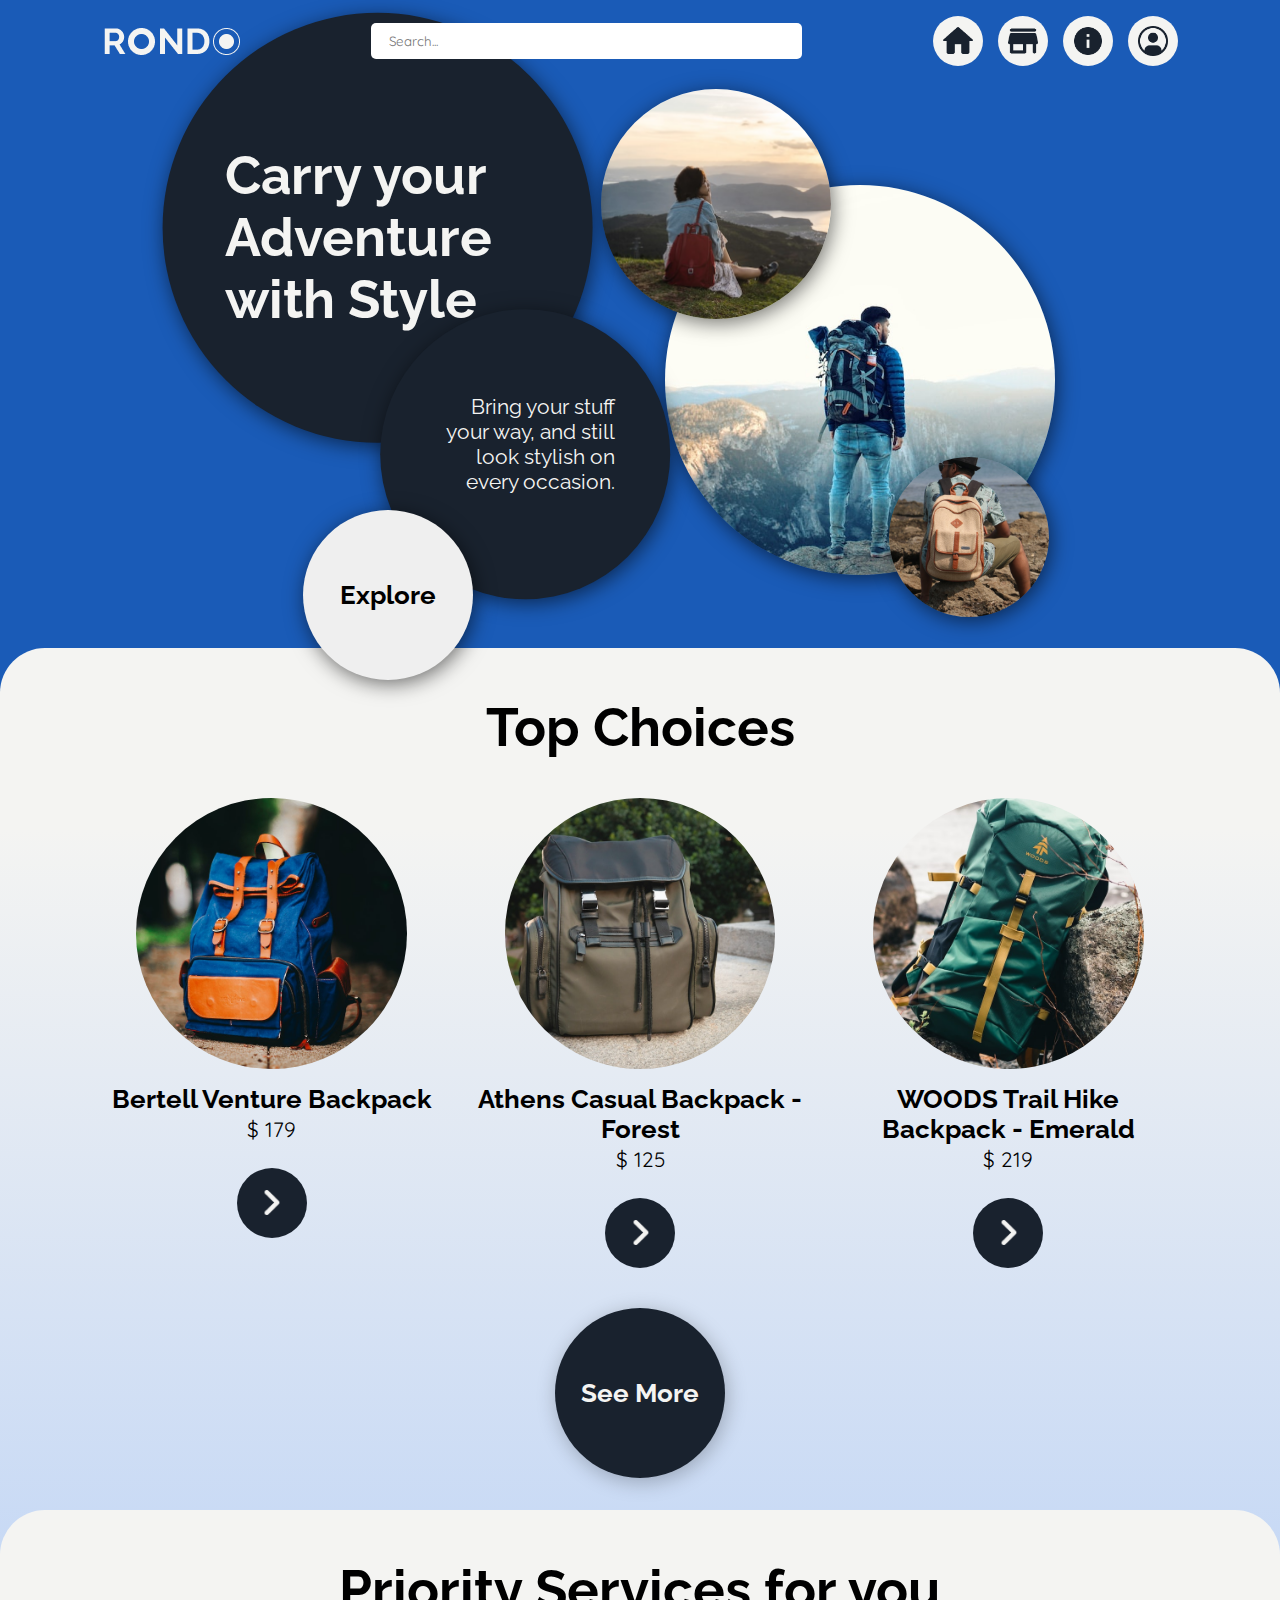
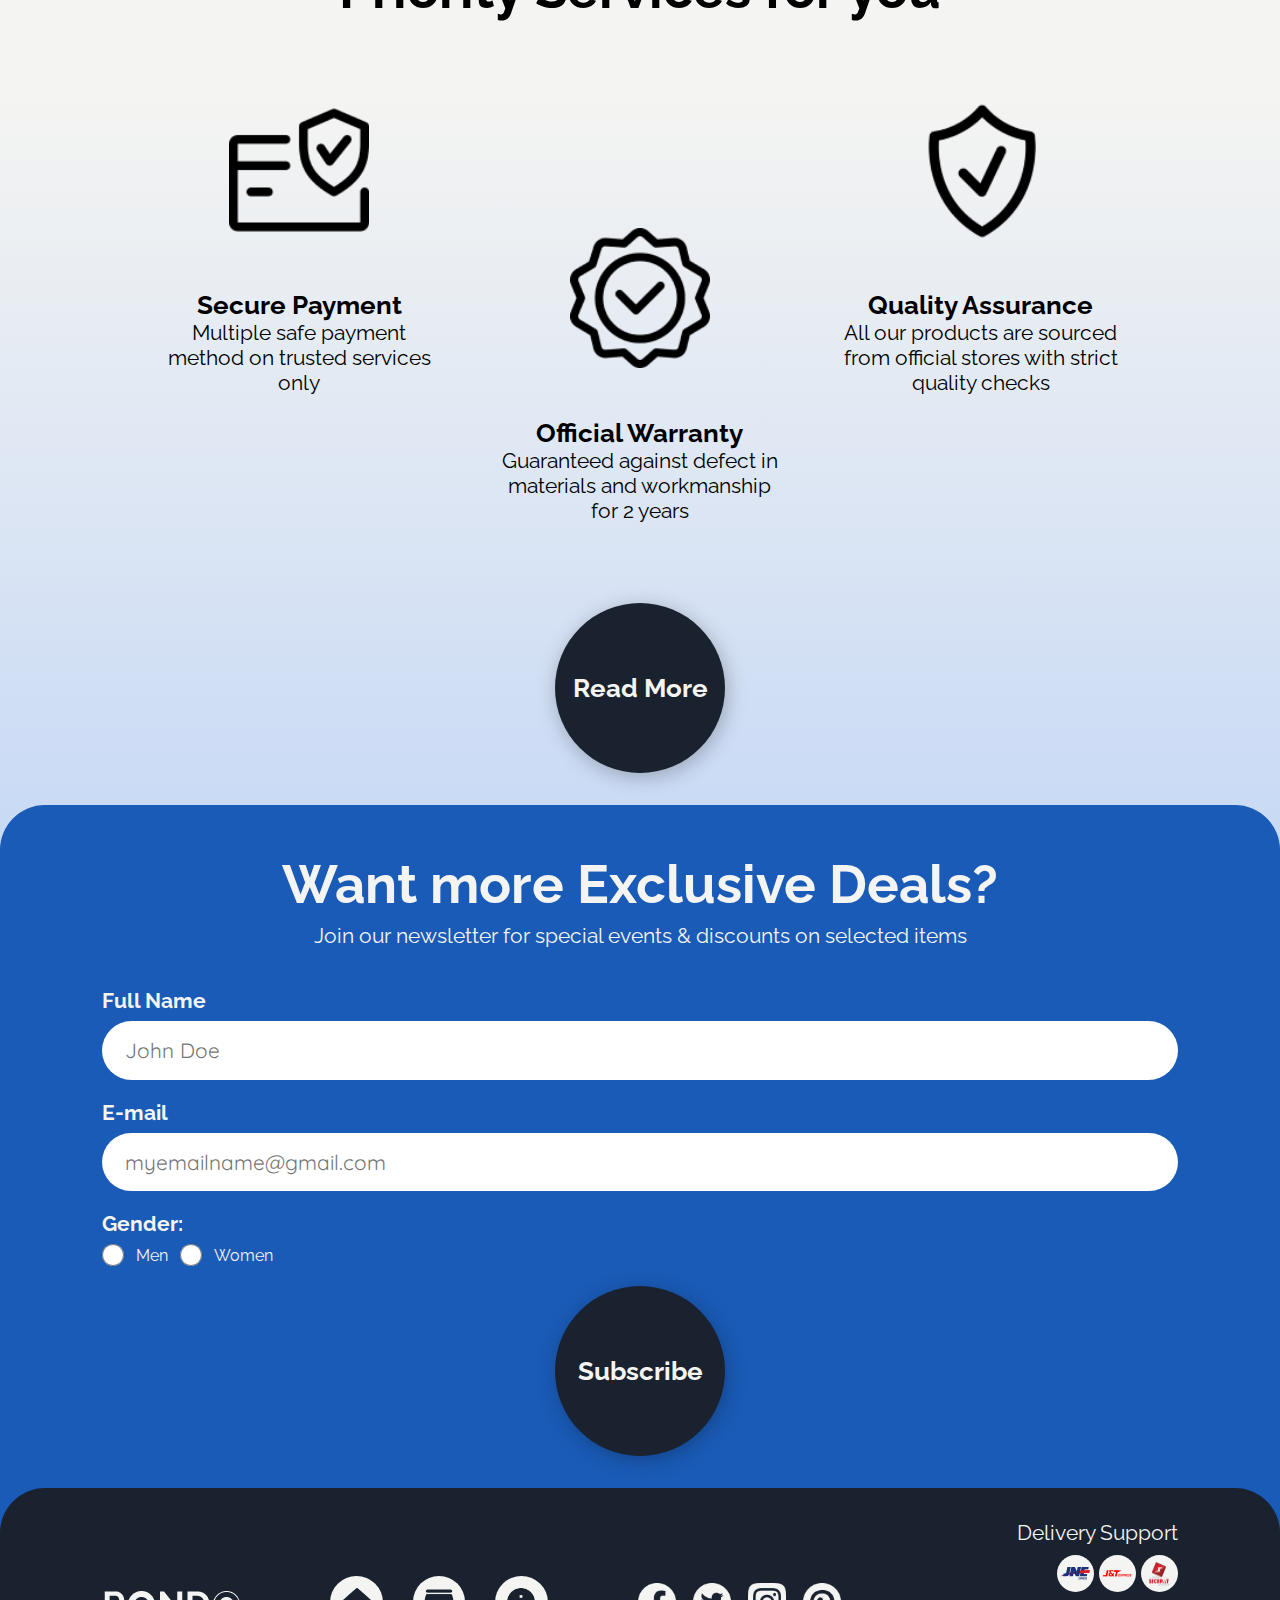
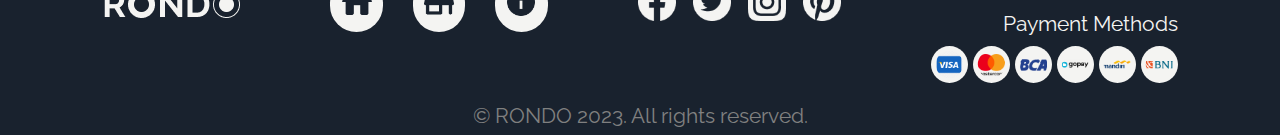
==== commit 209f2fc7: "Merge pull request #32 from revou-fsse-1/feature/mobile-menu-and-hover-response" ====
--- a/index.html
+++ b/index.html
@@ -36,24 +36,24 @@
       <nav class="header-menu">
         <ul>
           <li>
-            <a href="#"
+            <a href="/index.html"
               ><img src="/assets/navigation/icon-home.png" alt="link to home"
             /></a>
           </li>
           <li>
-            <a href="#"
+            <a href="" onclick="displayAlert()"
               ><img src="/assets/navigation/icon-store.png" alt="link to store"
             /></a>
           </li>
           <li>
-            <a href="#"
+            <a href="/about/about.html"
               ><img
                 src="/assets/navigation/icon-about.png"
                 alt="link to about us"
             /></a>
           </li>
           <li>
-            <a href="#"
+            <a href="" onclick="displayAlert()"
               ><img
                 src="/assets/navigation/icon-account.png"
                 alt="link to account"
@@ -63,7 +63,12 @@
       </nav>
 
       <nav class="mobile-menu">
-        <img src="/assets/hamburger-menu.png" alt="mobile hamburger icon" />
+        <img src="/assets/hamburger-menu.png" alt="mobile hamburger icon" onclick="toggleMenu()" />
+        <div class="hide" id="mobile-dropdown">
+          <a href="/index.html"><img src="/assets/navigation/icon-home.png" alt="link to home" /></a>
+          <a href="/about/about.html"><img src="/assets/navigation/icon-about.png" alt="link to about us" /></a>
+          <a href="" onclick="displayAlert()"><img src="/assets/navigation/icon-store.png" alt="link to store" /></a>
+        </div>
       </nav>
     </header>
 
@@ -73,7 +78,7 @@
         <p>
           Bring your stuff your way, and still look stylish on every occasion.
         </p>
-        <a href="#"><button>Explore</button></a>
+        <a href="#featured"><button>Explore</button></a>
       </main>
 
       <div class="banner-image">
@@ -92,7 +97,7 @@
       </div>
     </section>
 
-    <section class="featured">
+    <section class="featured" id="featured">
       <h2>Top Choices</h2>
 
       <div>
@@ -133,7 +138,7 @@
         </article>
       </div>
 
-      <a href="#"><button>See More</button></a>
+      <a href="" onclick="displayAlert()"><button>See More</button></a>
     </section>
 
     <section class="benefits">
@@ -182,7 +187,7 @@
         </article>
       </div>
 
-      <a href="#"><button>Read More</button></a>
+      <a href="/about/about.html"><button>Read More</button></a>
     </section>
 
     <section class="newsletter">
@@ -237,17 +242,17 @@
 
       <ul class="footer-menu">
         <li>
-          <a href="#"
+          <a href="/index.html"
             ><img src="/assets/navigation/icon-home.png" alt="link to home"
           /></a>
         </li>
         <li>
-          <a href="#"
+          <a href="" onclick="displayAlert()"
             ><img src="/assets/navigation/icon-store.png" alt="link to store"
           /></a>
         </li>
         <li>
-          <a href="#"
+          <a href="/about/about.html"
             ><img
               src="/assets/navigation/icon-about.png"
               alt="link to about us"
@@ -313,5 +318,7 @@
 
       <p class="copyright">&copy; RONDO 2023. All rights reserved.</p>
     </footer>
+
+    <script src="/app.js"></script>
   </body>
 </html>
--- a/styles/mobile.css
+++ b/styles/mobile.css
@@ -101,10 +101,55 @@
   display: none;
 }
 
-header .mobile-menu img {
+.header .mobile-menu {
+  display: flex;
+  flex-direction: column;
+}
+
+header .mobile-menu > img {
+  cursor: pointer;
   padding: 1rem;
   border-radius: 100px;
   background-color: var(--color-white);
+  transition: all 0.15s ease-out;
+}
+
+header .mobile-menu > img:hover {
+  transform: scale(1.1, 1.1);
+}
+
+header .mobile-menu-content {
+  margin-top: 1rem;
+  display: flex;
+  flex-direction: column;
+  align-items: center;
+  gap: 20px;
+  position: absolute;
+  transition: all 0.5s ease-out;
+}
+
+.hide {
+  display: none;
+}
+
+header .mobile-menu-content a {
+  padding: 0.6rem;
+  width: 75px;
+  height: 75px;
+  display: flex;
+  align-items: center;
+  justify-content: center;
+  border-radius: 100px;
+  background-color: var(--color-white);
+  transition: all 0.15s ease-out;
+}
+
+header .mobile-menu-content a:hover {
+  transform: scale(1.2, 1.2);
+}
+
+header .mobile-menu-content img {
+  width: 43px;
 }
 
 /* 
@@ -154,11 +199,11 @@
 .banner main p::before {
   content: "";
   display: block;
-  width: 240px;
-  height: 240px;
+  width: 250px;
+  height: 250px;
   border-radius: 200px;
   position: absolute;
-  transform: translate(0.3rem, -5rem);
+  transform: translate(-1.5rem, -5rem);
   background-color: var(--color-very-dark-blue);
   box-shadow: 2px 4px 20px rgba(0, 0, 0, 0.55);
   z-index: -2;
@@ -166,12 +211,13 @@
 
 .banner main p {
   margin-top: 2.5rem;
-  width: 210px;
+  width: 190px;
   align-self: flex-end;
   text-align: right;
 }
 
 .banner main a {
+  margin-top: 1rem;
   margin-left: 20%;
   width: fit-content;
 }
@@ -184,6 +230,14 @@
   border-color: transparent;
   box-shadow: 2px 4px 20px rgba(0, 0, 0, 0.55);
   z-index: -1;
+  transition: all 0.25s ease-out;
+}
+
+.banner main a:hover button {
+  width: calc(var(--round-button-size) + 20px);
+  height: calc(var(--round-button-size) + 20px);
+  color: var(--color-white);
+  background-color: var(--color-very-dark-blue);
 }
 
 /* 
@@ -256,6 +310,12 @@
   height: 70px;
   border-radius: 100px;
   background-color: var(--color-very-dark-blue);
+  transition: all 0.15s ease-out;
+}
+
+.featured .item-info a:hover {
+  transform: scale(1.2, 1.2);
+  background-color: var(--color-blue);
 }
 
 .featured .item-info a img {
@@ -272,6 +332,13 @@
   cursor: pointer;
   background-color: var(--color-very-dark-blue);
   color: var(--color-white);
+  transition: all 0.25s ease-out;
+}
+
+.featured > a button:hover {
+  width: calc(var(--round-button-size) + 30px);
+  height: calc(var(--round-button-size) + 30px);
+  background-color: var(--color-blue);
 }
 
 /* 
@@ -328,6 +395,13 @@
   cursor: pointer;
   background-color: var(--color-very-dark-blue);
   color: var(--color-white);
+  transition: all 0.25s ease-out;
+}
+
+.benefits > a button:hover {
+  width: calc(var(--round-button-size) + 30px);
+  height: calc(var(--round-button-size) + 30px);
+  background-color: var(--color-blue);
 }
 
 /* 
@@ -409,6 +483,14 @@
   cursor: pointer;
   background-color: var(--color-very-dark-blue);
   color: var(--color-white);
+  transition: all 0.25s ease-out;
+}
+
+.newsletter .form-button button:hover {
+  width: calc(var(--round-button-size) + 130px);
+  height: calc(var(--round-button-size) + 30px);
+  color: var(--color-very-dark-blue);
+  background-color: var(--color-very-light-blue);
 }
 
 /* 
@@ -443,6 +525,11 @@
   padding: 0.7rem;
   border-radius: 100px;
   background-color: var(--color-white);
+  transition: all 0.15s ease-out;
+}
+
+footer .footer-menu li:hover {
+  transform: scale(1.2, 1.2);
 }
 
 footer .footer-social-media {
--- a/styles/tablet.css
+++ b/styles/tablet.css
@@ -52,6 +52,11 @@
     justify-content: center;
     border-radius: 100px;
     background-color: var(--color-white);
+    transition: all 0.15s ease-out;
+  }
+
+  .header-menu ul li:hover {
+    transform: scale(1.2, 1.2);
   }
 
   .header-menu ul li a {
@@ -80,10 +85,10 @@
   }
 
   .banner main h1::before {
-    width: 390px;
-    height: 390px;
+    width: 430px;
+    height: 430px;
     border-radius: 300px;
-    transform: translate(-3.9rem, -6.2rem);
+    transform: translate(-3.9rem, -8.2rem);
   }
 
   .banner main h1 {
@@ -91,10 +96,10 @@
   }
 
   .banner main p::before {
-    width: 270px;
-    height: 270px;
+    width: 290px;
+    height: 290px;
     border-radius: 300px;
-    transform: translate(-0.8rem, -5.3rem);
+    transform: translate(-2.8rem, -5.3rem);
   }
 
   .banner main p {
--- a/styles/desktop.css
+++ b/styles/desktop.css
@@ -26,21 +26,21 @@
   }
 
   .banner main h1::before {
-    width: 550px;
-    height: 550px;
+    width: 580px;
+    height: 580px;
     border-radius: 300px;
-    transform: translate(-5.3rem, -8.5rem);
+    transform: translate(-5.3rem, -9.5rem);
   }
 
   .banner main h1 {
-    width: 400px;
+    width: 440px;
   }
 
   .banner main p::before {
-    width: 310px;
-    height: 310px;
+    width: 340px;
+    height: 340px;
     border-radius: 300px;
-    transform: translate(-2rem, -6.2rem);
+    transform: translate(-3rem, -7.2rem);
   }
 
   .banner main p {
@@ -49,7 +49,7 @@
   }
 
   .banner main a {
-    margin-left: 35%;
+    margin-left: 30%;
   }
 
   .banner-image {
